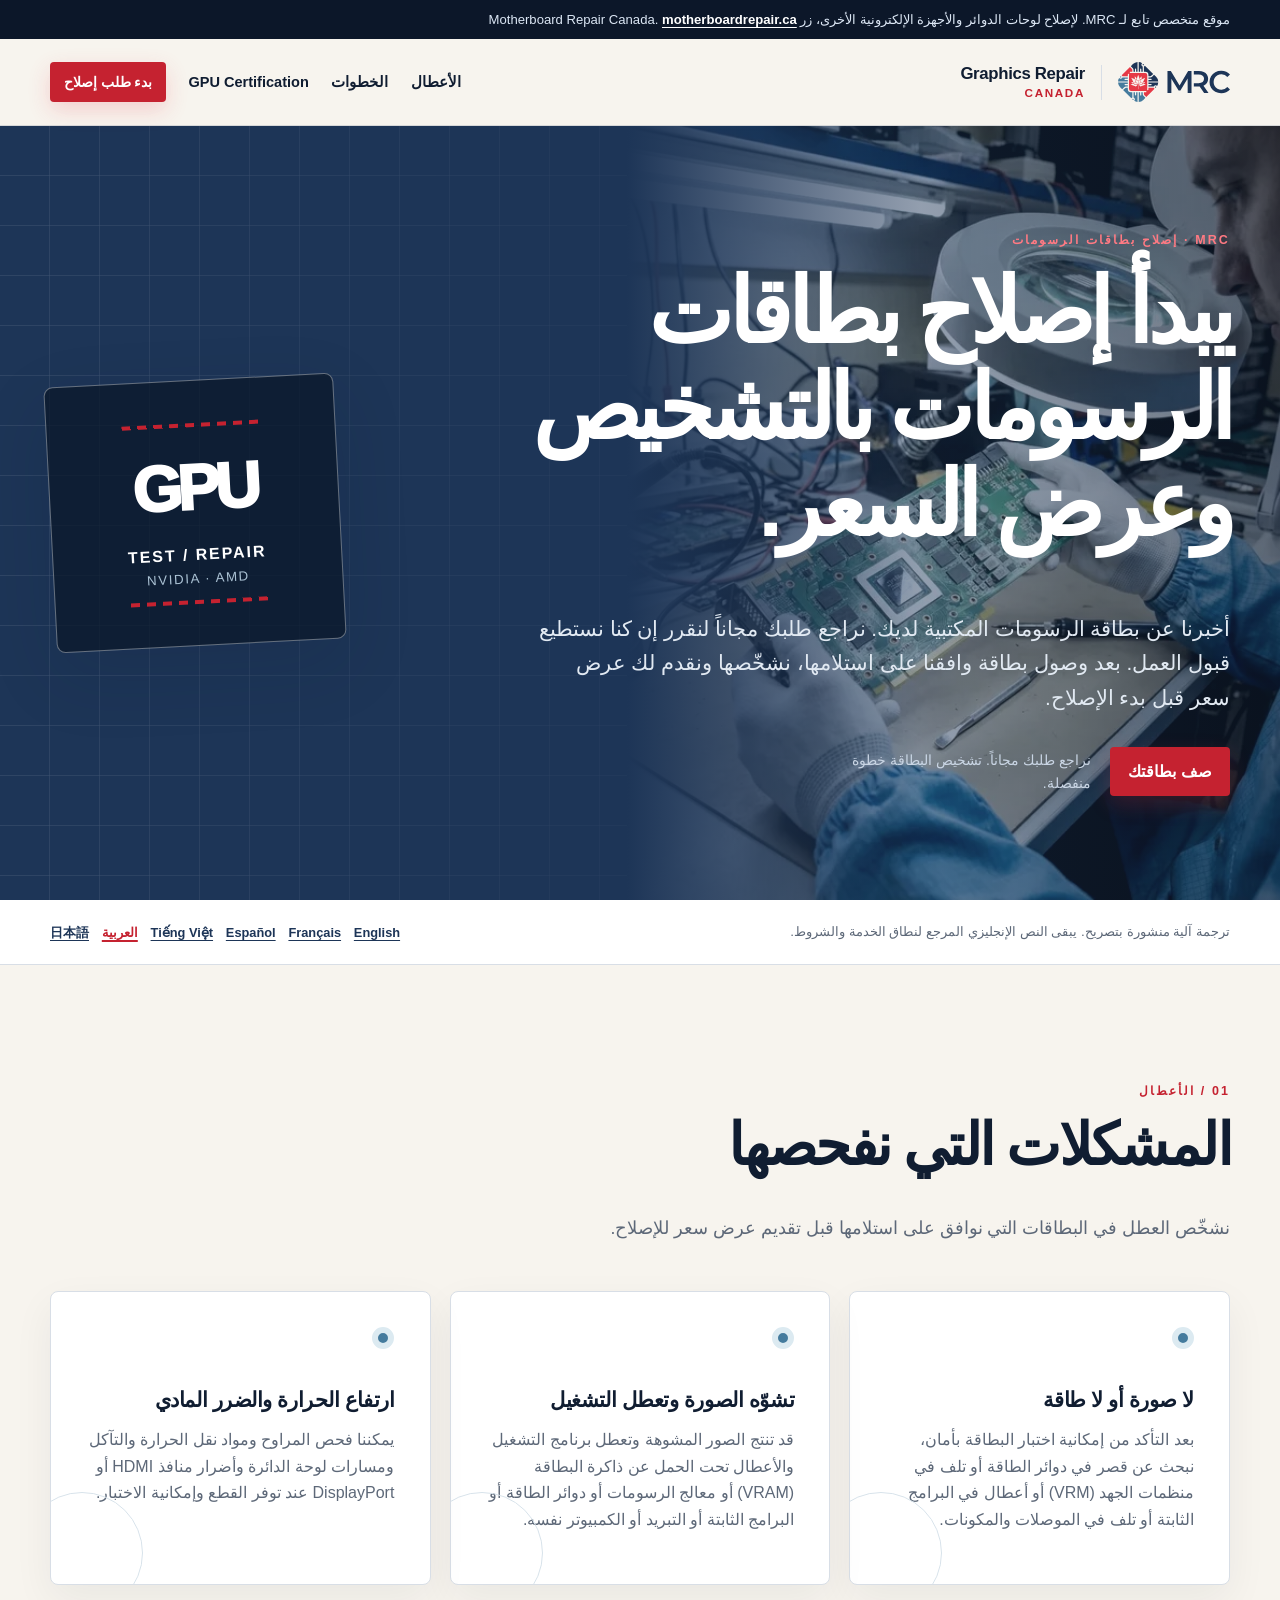
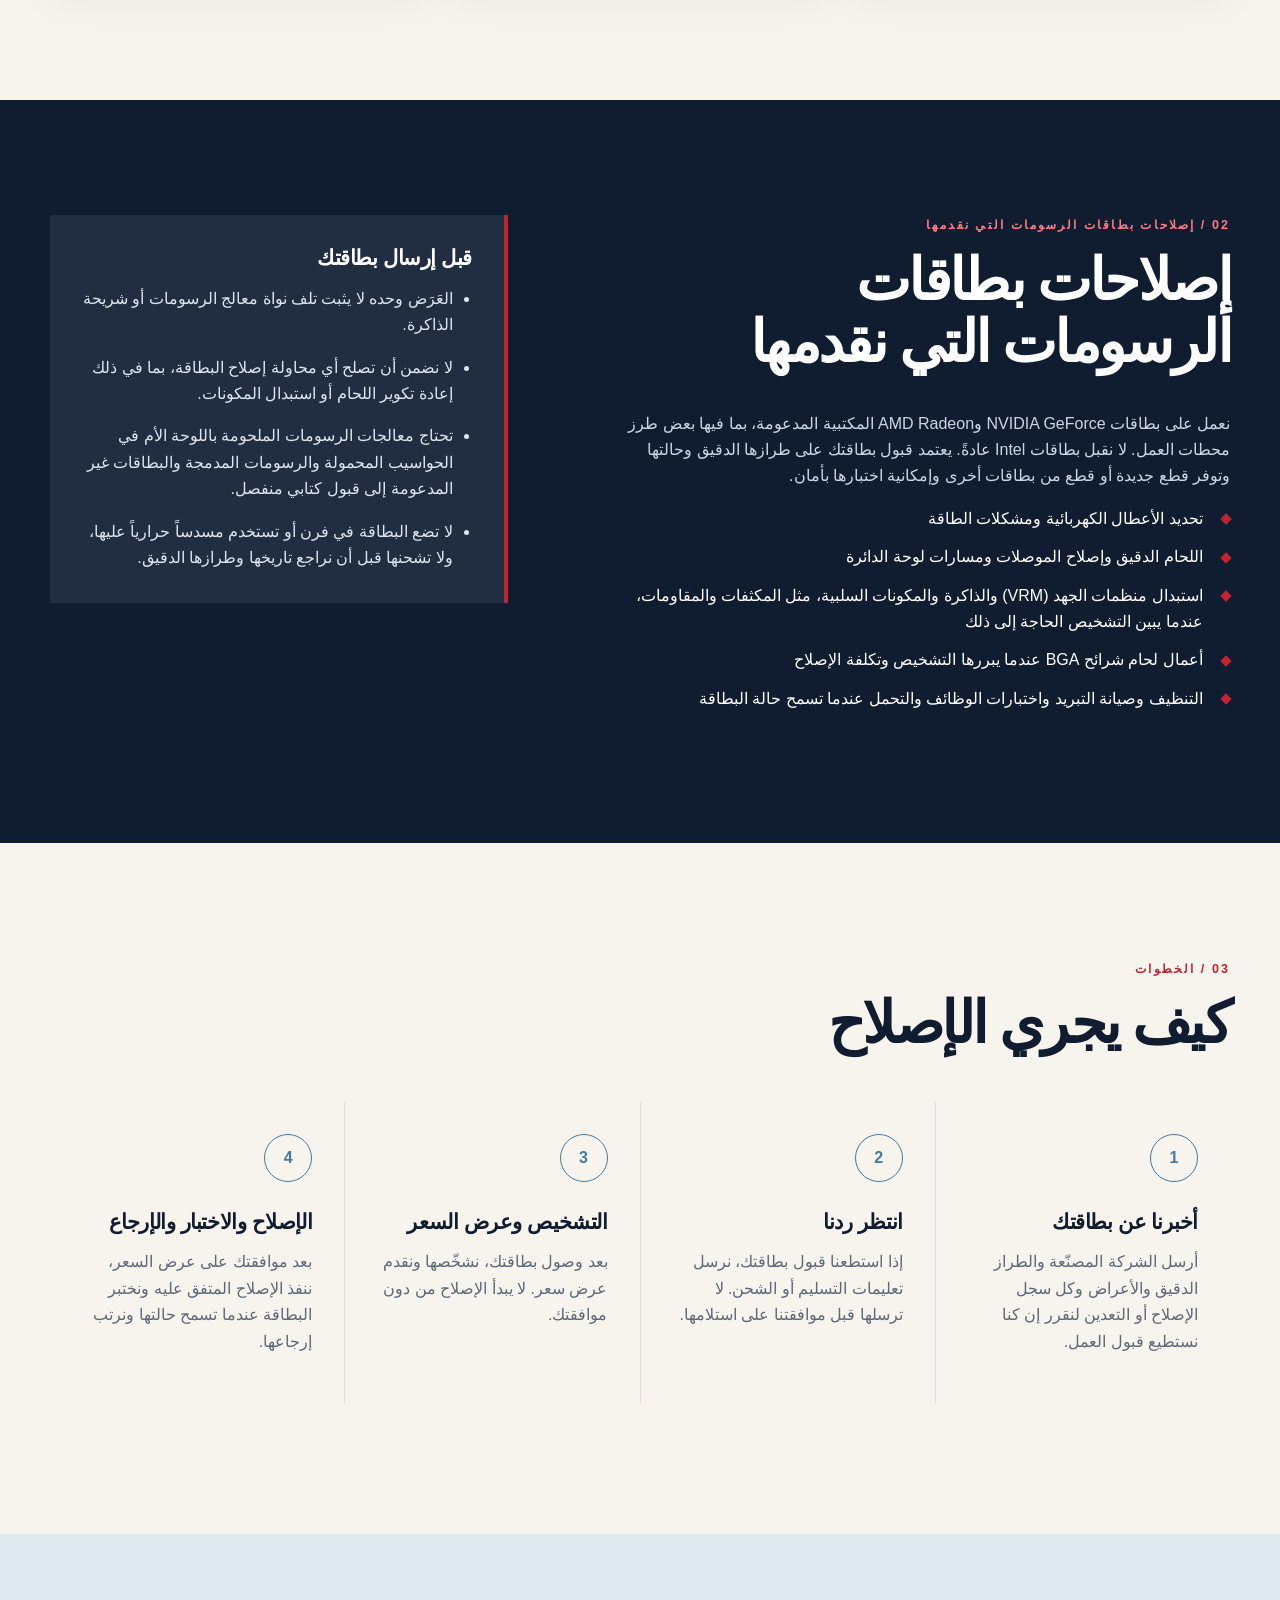
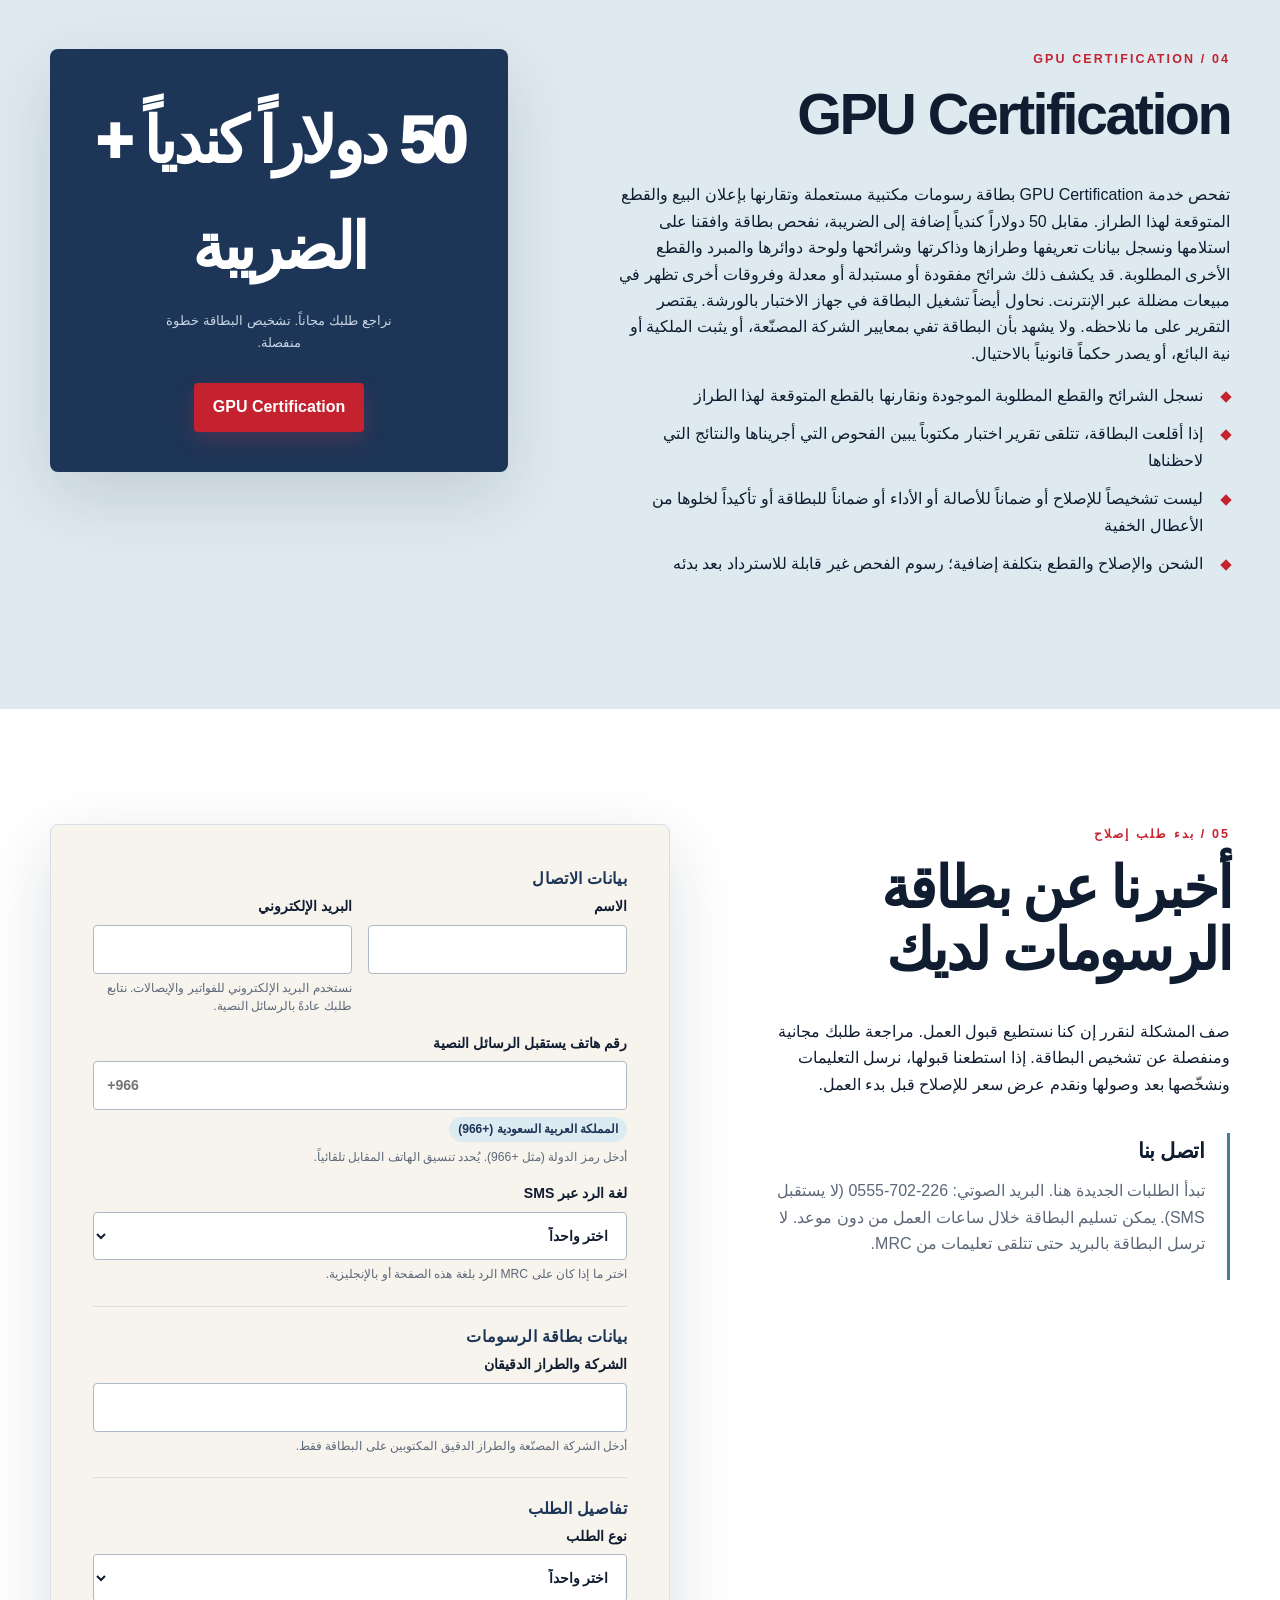
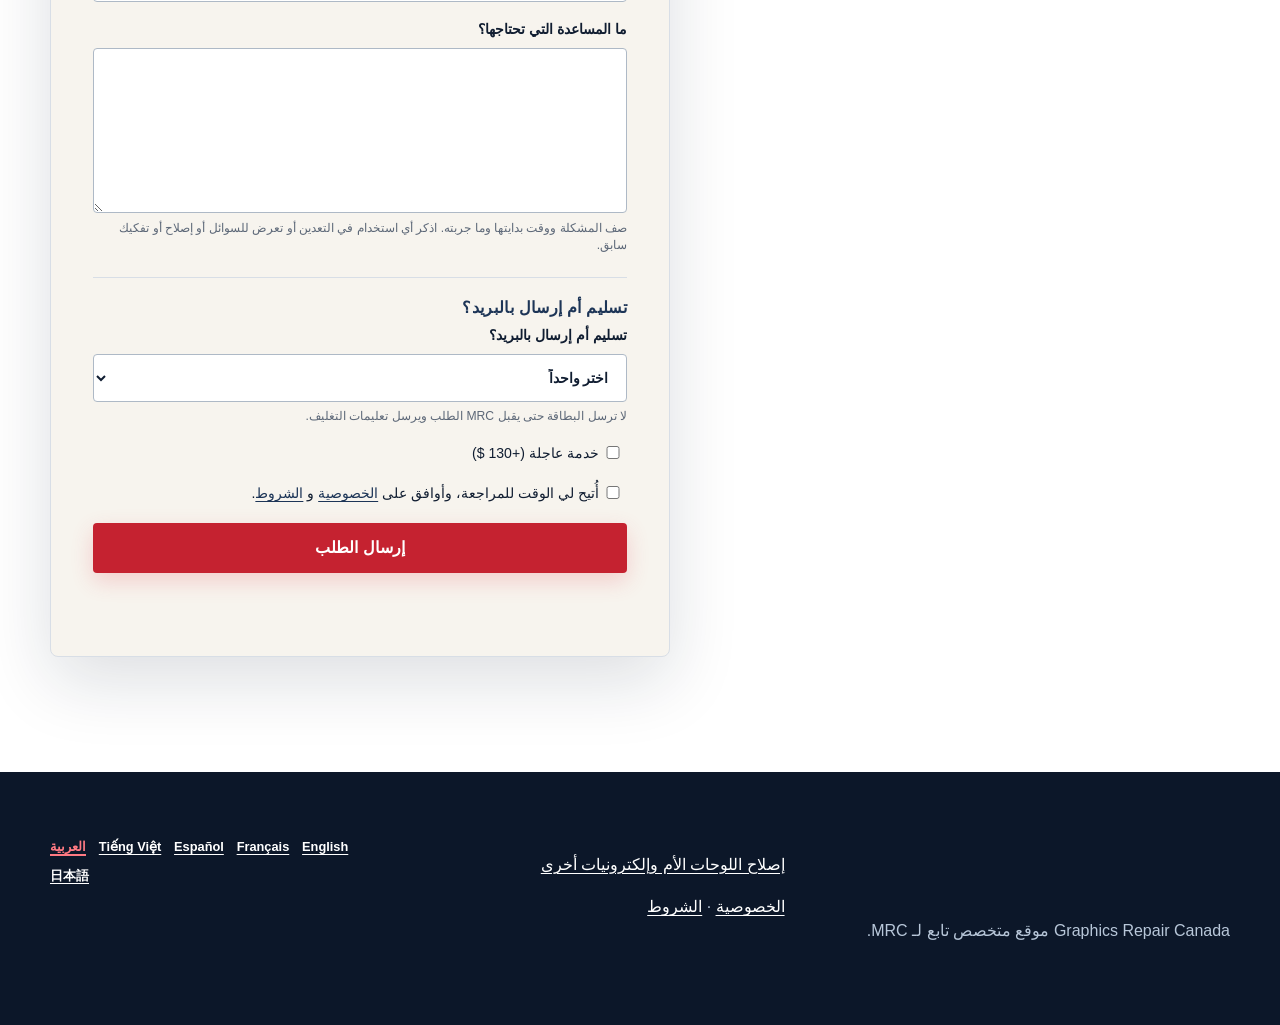
==== ar/index.html @ 84295c95 "GraphicsRepair source e211f9ae2e6085df8d97abdd69c5b68cc527f393" ====
<!DOCTYPE html>
<html lang="ar" dir="rtl">
<head>
  <meta charset="utf-8">
  <meta name="viewport" content="width=device-width, initial-scale=1">
  <meta name="description" content="تصلح MRC بطاقات الرسومات المكتبية ولوحات دوائرها، وتفحص البطاقات المستعملة. كندا سوقنا الرئيسي، ونراجع أيضاً طلبات الإصلاح بالبريد من خارج كندا.">
  <meta name="robots" content="index,follow,max-image-preview:large">
  <meta name="referrer" content="strict-origin-when-cross-origin">
  <meta http-equiv="Content-Security-Policy" content="default-src 'self'; img-src 'self' data:; style-src 'self'; script-src 'self' 'wasm-unsafe-eval' https://notomo.colinknapp.com/n.js https://notomo.colinknapp.com/n-rrweb.js; connect-src 'self' https://forms.motherboardrepair.ca https://notomo.colinknapp.com/collect https://notomo.colinknapp.com/replay https://notomo.colinknapp.com/n-config/graphicsrepair.ca https://notomo.colinknapp.com/n-config/graphicsrepair.com https://notomo.colinknapp.com/n-link/graphicsrepair.ca https://notomo.colinknapp.com/n-link/graphicsrepair.com; object-src 'none'; base-uri 'self'; form-action 'none'; upgrade-insecure-requests">
  <title>إصلاح بطاقات الرسومات ووحدات GPU في كندا | MRC</title>
  <link rel="canonical" href="https://graphicsrepair.ca/ar/">
  <link rel="alternate" hreflang="en-CA" href="https://graphicsrepair.ca/">
<link rel="alternate" hreflang="fr-CA" href="https://graphicsrepair.ca/fr/">
<link rel="alternate" hreflang="es-419" href="https://graphicsrepair.ca/es/">
<link rel="alternate" hreflang="vi-VN" href="https://graphicsrepair.ca/vi/">
<link rel="alternate" hreflang="ar" href="https://graphicsrepair.ca/ar/">
<link rel="alternate" hreflang="ja-JP" href="https://graphicsrepair.ca/ja/">
<link rel="alternate" hreflang="x-default" href="https://graphicsrepair.ca/">
  <meta property="og:type" content="website"><meta property="og:site_name" content="Graphics Repair Canada"><meta property="og:title" content="إصلاح بطاقات الرسومات ووحدات GPU في كندا | MRC"><meta property="og:description" content="تصلح MRC بطاقات الرسومات المكتبية ولوحات دوائرها، وتفحص البطاقات المستعملة. كندا سوقنا الرئيسي، ونراجع أيضاً طلبات الإصلاح بالبريد من خارج كندا."><meta property="og:url" content="https://graphicsrepair.ca/ar/"><meta property="og:image" content="https://graphicsrepair.ca/assets/gpu-repair.webp">
  <meta name="twitter:card" content="summary_large_image">
  <link rel="stylesheet" href="../assets/style.css">
  <link rel="icon" href="../assets/favicon.svg" type="image/svg+xml">
  <script type="application/ld+json">{"@context":"https://schema.org","@graph":[{"@type":"Organization","@id":"https://graphicsrepair.ca/#organization","name":"Graphics Repair Canada","alternateName":"MRC","url":"https://graphicsrepair.ca/","telephone":"+1-226-702-0555","logo":"https://graphicsrepair.ca/assets/mrc-logo.svg","sameAs":["https://motherboardrepair.ca/"]},{"@type":"Service","@id":"https://graphicsrepair.ca/ar/#service","name":"إصلاح بطاقات الرسومات ووحدات GPU في كندا | MRC","description":"تصلح MRC بطاقات الرسومات المكتبية ولوحات دوائرها، وتفحص البطاقات المستعملة. كندا سوقنا الرئيسي، ونراجع أيضاً طلبات الإصلاح بالبريد من خارج كندا.","provider":{"@id":"https://graphicsrepair.ca/#organization"},"areaServed":{"@type":"Country","name":"Canada"},"serviceType":"Board-level graphics card and GPU repair","offers":{"@type":"Offer","name":"GPU Certification","price":"50","priceCurrency":"CAD"}}]}</script>
  <script async src="/assets/notomo-loader.js" data-tracker-src="https://notomo.colinknapp.com/n.js" data-tracker-integrity="sha384-2pTtsurqO/Z0ssY0NXuxa4nndtscVtnZenYFchX4OvKlCMS+qy6YRRLFtiC2+ISo"></script>
  <script src="/contact-embed/loader.js" defer></script>
  <script src="/assets/site.js" defer></script>
</head>
<body data-locale="ar" data-default-country="SA">

    <a class="skip-link" href="#main">الانتقال إلى المحتوى</a>
    <div class="network-bar"><div class="shell">موقع متخصص تابع لـ MRC. لإصلاح لوحات الدوائر والأجهزة الإلكترونية الأخرى، زر Motherboard Repair Canada. <a href="https://motherboardrepair.ca/" rel="noopener">motherboardrepair.ca</a></div></div>
    <header class="site-header">
      <div class="shell header-row">
        <a class="brand" href="/ar/">
          <img src="../assets/mrc-logo.svg" width="182" height="66" alt="MRC">
          <span><strong>Graphics Repair</strong><small>Canada</small></span>
        </a>
        <button class="menu-button" type="button" aria-expanded="false" aria-controls="site-nav">القائمة</button>
        <nav id="site-nav" aria-label="التنقل الرئيسي">
          <a href="#faults">الأعطال</a>
          <a href="#process">الخطوات</a>
          <a href="#gpu-certification">GPU Certification</a>
          <a class="button button-small" href="#contact">بدء طلب إصلاح</a>
        </nav>
      </div>
    </header>
<main id="main">
  <section class="hero">
    <div class="hero-art" aria-hidden="true"><img src="../assets/gpu-repair-720.webp" srcset="../assets/gpu-repair-480.webp 480w, ../assets/gpu-repair-720.webp 720w" sizes="(max-width: 920px) 100vw, 51vw" width="720" height="720" alt="" fetchpriority="high" decoding="async"></div>
    <div class="shell hero-grid"><div class="hero-copy">
      <p class="eyebrow">MRC · إصلاح بطاقات الرسومات</p><h1>يبدأ إصلاح بطاقات الرسومات بالتشخيص وعرض السعر.</h1><p class="lede">أخبرنا عن بطاقة الرسومات المكتبية لديك. نراجع طلبك مجاناً لنقرر إن كنا نستطيع قبول العمل. بعد وصول بطاقة وافقنا على استلامها، نشخّصها ونقدم لك عرض سعر قبل بدء الإصلاح.</p>
      <div class="hero-actions"><a class="button" href="#contact">صف بطاقتك</a><span>نراجع طلبك مجاناً. تشخيص البطاقة خطوة منفصلة.</span></div>
    </div><div class="board-card" aria-hidden="true"><span>GPU</span><strong>TEST / REPAIR</strong><small>NVIDIA · AMD</small></div></div>
  </section>
  <div class="language-notice"><div class="shell"><span>ترجمة آلية منشورة بتصريح. يبقى النص الإنجليزي المرجع لنطاق الخدمة والشروط.</span><nav class="languages" aria-label="اختيار اللغة"><a href="/" lang="en-CA" data-language="en">English</a><a href="/fr/" lang="fr-CA" data-language="fr">Français</a><a href="/es/" lang="es-419" data-language="es">Español</a><a href="/vi/" lang="vi-VN" data-language="vi">Tiếng Việt</a><a href="/ar/" lang="ar" data-language="ar" aria-current="page">العربية</a><a href="/ja/" lang="ja-JP" data-language="ja">日本語</a></nav></div></div>
  <section class="section" id="faults"><div class="shell"><div class="section-heading"><p class="eyebrow">01 / الأعطال</p><h2>المشكلات التي نفحصها</h2><p>نشخّص العطل في البطاقات التي نوافق على استلامها قبل تقديم عرض سعر للإصلاح.</p></div><div class="fault-grid"><article class="fault-card"><span class="trace-dot" aria-hidden="true"></span><h3>لا صورة أو لا طاقة</h3><p>بعد التأكد من إمكانية اختبار البطاقة بأمان، نبحث عن قصر في دوائر الطاقة أو تلف في منظمات الجهد (VRM) أو أعطال في البرامج الثابتة أو تلف في الموصلات والمكونات.</p></article><article class="fault-card"><span class="trace-dot" aria-hidden="true"></span><h3>تشوّه الصورة وتعطل التشغيل</h3><p>قد تنتج الصور المشوهة وتعطل برنامج التشغيل والأعطال تحت الحمل عن ذاكرة البطاقة (VRAM) أو معالج الرسومات أو دوائر الطاقة أو البرامج الثابتة أو التبريد أو الكمبيوتر نفسه.</p></article><article class="fault-card"><span class="trace-dot" aria-hidden="true"></span><h3>ارتفاع الحرارة والضرر المادي</h3><p>يمكننا فحص المراوح ومواد نقل الحرارة والتآكل ومسارات لوحة الدائرة وأضرار منافذ HDMI أو DisplayPort عند توفر القطع وإمكانية الاختبار.</p></article></div></div></section>
  <section class="section section-dark"><div class="shell split"><div><p class="eyebrow">02 / إصلاحات بطاقات الرسومات التي نقدمها</p><h2>إصلاحات بطاقات الرسومات التي نقدمها</h2><p>نعمل على بطاقات NVIDIA GeForce وAMD Radeon المكتبية المدعومة، بما فيها بعض طرز محطات العمل. لا نقبل بطاقات Intel عادةً. يعتمد قبول بطاقتك على طرازها الدقيق وحالتها وتوفر قطع جديدة أو قطع من بطاقات أخرى وإمكانية اختبارها بأمان.</p><ul class="check-list"><li>تحديد الأعطال الكهربائية ومشكلات الطاقة</li><li>اللحام الدقيق وإصلاح الموصلات ومسارات لوحة الدائرة</li><li>استبدال منظمات الجهد (VRM) والذاكرة والمكونات السلبية، مثل المكثفات والمقاومات، عندما يبين التشخيص الحاجة إلى ذلك</li><li>أعمال لحام شرائح BGA عندما يبررها التشخيص وتكلفة الإصلاح</li><li>التنظيف وصيانة التبريد واختبارات الوظائف والتحمل عندما تسمح حالة البطاقة</li></ul></div><div class="limit-card"><h3>قبل إرسال بطاقتك</h3><ul><li>العَرَض وحده لا يثبت تلف نواة معالج الرسومات أو شريحة الذاكرة.</li><li>لا نضمن أن تصلح أي محاولة إصلاح البطاقة، بما في ذلك إعادة تكوير اللحام أو استبدال المكونات.</li><li>تحتاج معالجات الرسومات الملحومة باللوحة الأم في الحواسيب المحمولة والرسومات المدمجة والبطاقات غير المدعومة إلى قبول كتابي منفصل.</li><li>لا تضع البطاقة في فرن أو تستخدم مسدساً حرارياً عليها، ولا تشحنها قبل أن نراجع تاريخها وطرازها الدقيق.</li></ul></div></div></section>
  <section class="section" id="process"><div class="shell"><div class="section-heading"><p class="eyebrow">03 / الخطوات</p><h2>كيف يجري الإصلاح</h2></div><ol class="steps"><li><span>1</span><div><h3>أخبرنا عن بطاقتك</h3><p>أرسل الشركة المصنّعة والطراز الدقيق والأعراض وكل سجل الإصلاح أو التعدين لنقرر إن كنا نستطيع قبول العمل.</p></div></li><li><span>2</span><div><h3>انتظر ردنا</h3><p>إذا استطعنا قبول بطاقتك، نرسل تعليمات التسليم أو الشحن. لا ترسلها قبل موافقتنا على استلامها.</p></div></li><li><span>3</span><div><h3>التشخيص وعرض السعر</h3><p>بعد وصول بطاقتك، نشخّصها ونقدم عرض سعر. لا يبدأ الإصلاح من دون موافقتك.</p></div></li><li><span>4</span><div><h3>الإصلاح والاختبار والإرجاع</h3><p>بعد موافقتك على عرض السعر، ننفذ الإصلاح المتفق عليه ونختبر البطاقة عندما تسمح حالتها ونرتب إرجاعها.</p></div></li></ol></div></section>
  <section class="section verification" id="gpu-certification"><div class="shell split"><div><p class="eyebrow">04 / GPU Certification</p><h2>GPU Certification</h2><p>تفحص خدمة GPU Certification بطاقة رسومات مكتبية مستعملة وتقارنها بإعلان البيع والقطع المتوقعة لهذا الطراز. مقابل 50 دولاراً كندياً إضافة إلى الضريبة، نفحص بطاقة وافقنا على استلامها ونسجل بيانات تعريفها وطرازها وذاكرتها وشرائحها ولوحة دوائرها والمبرد والقطع الأخرى المطلوبة. قد يكشف ذلك شرائح مفقودة أو مستبدلة أو معدلة وفروقات أخرى تظهر في مبيعات مضللة عبر الإنترنت. نحاول أيضاً تشغيل البطاقة في جهاز الاختبار بالورشة. يقتصر التقرير على ما نلاحظه. ولا يشهد بأن البطاقة تفي بمعايير الشركة المصنّعة، أو يثبت الملكية أو نية البائع، أو يصدر حكماً قانونياً بالاحتيال.</p><ul class="check-list"><li>نسجل الشرائح والقطع المطلوبة الموجودة ونقارنها بالقطع المتوقعة لهذا الطراز</li><li>إذا أقلعت البطاقة، تتلقى تقرير اختبار مكتوباً يبين الفحوص التي أجريناها والنتائج التي لاحظناها</li><li>ليست تشخيصاً للإصلاح أو ضماناً للأصالة أو الأداء أو ضماناً للبطاقة أو تأكيداً لخلوها من الأعطال الخفية</li><li>الشحن والإصلاح والقطع بتكلفة إضافية؛ رسوم الفحص غير قابلة للاسترداد بعد بدئه</li></ul></div><div class="price-card"><span>50 دولاراً كندياً + الضريبة</span><small>نراجع طلبك مجاناً. تشخيص البطاقة خطوة منفصلة.</small><a class="button" href="#contact">GPU Certification</a></div></div></section>
  <section class="section contact-section" id="contact"><div class="shell contact-grid"><div><p class="eyebrow">05 / بدء طلب إصلاح</p><h2>أخبرنا عن بطاقة الرسومات لديك</h2><p>صف المشكلة لنقرر إن كنا نستطيع قبول العمل. مراجعة طلبك مجانية ومنفصلة عن تشخيص البطاقة. إذا استطعنا قبولها، نرسل التعليمات ونشخّصها بعد وصولها ونقدم عرض سعر للإصلاح قبل بدء العمل.</p><div class="reply-card"><h3>اتصل بنا</h3><p>تبدأ الطلبات الجديدة هنا. البريد الصوتي: 226-702-0555 (لا يستقبل SMS). يمكن تسليم البطاقة خلال ساعات العمل من دون موعد. لا ترسل البطاقة بالبريد حتى تتلقى تعليمات من MRC.</p></div></div>
    <form id="repair-form" class="repair-form" novalidate data-sending="جارٍ الإرسال…" data-success="تم إرسال الطلب." data-error="تعذر الإرسال. راجع الحقول وحاول مجدداً.">
      <input type="hidden" name="form_id" value="graphics_card_repair_quote"><input type="hidden" name="start_time" value="">
      <fieldset><legend>بيانات الاتصال</legend>
        <div class="form-row"><label>الاسم<input name="name" type="text" autocomplete="name" maxlength="100" required></label><label>البريد الإلكتروني<input name="email" type="email" autocomplete="email" maxlength="254" aria-describedby="email-hint" required><small id="email-hint" class="form-hint">نستخدم البريد الإلكتروني للفواتير والإيصالات. نتابع طلبك عادةً بالرسائل النصية.</small></label></div>
        <label>رقم هاتف يستقبل الرسائل النصية<input name="phone" id="phone" type="tel" autocomplete="tel" inputmode="tel" maxlength="30" aria-describedby="phone-validation-profile phone-hint" data-error="أدخل رقماً صالحاً يستقبل الرسائل النصية ويطابق تنسيق الهاتف المعروض." required><span id="phone-validation-profile" class="phone-detection" data-international-label="رقم دولي" aria-live="polite"></span><small id="phone-hint" class="form-hint">أدخل رمز الدولة (مثل +966). يُحدد تنسيق الهاتف المقابل تلقائياً.</small></label>
        <label>لغة الرد عبر SMS<select name="english_support_preference" required aria-describedby="reply-language-hint"><option value="">اختر واحداً</option><option value="no">الرد بالعربية</option><option value="yes">الرد بالإنجليزية</option></select><small id="reply-language-hint" class="form-hint">اختر ما إذا كان على MRC الرد بلغة هذه الصفحة أو بالإنجليزية.</small></label>
      </fieldset>
      <fieldset><legend>بيانات بطاقة الرسومات</legend>
        <label>الشركة والطراز الدقيقان<input name="model" type="text" maxlength="160" required aria-describedby="model-hint"><small id="model-hint" class="form-hint">أدخل الشركة المصنّعة والطراز الدقيق المكتوبين على البطاقة فقط.</small></label>
      </fieldset>
      <fieldset><legend>تفاصيل الطلب</legend>
        <label>نوع الطلب<select name="request_type" required><option value="">اختر واحداً</option><option value="repair">طلب إصلاح</option><option value="verification">GPU Certification (50 CAD + الضريبة)</option></select></label>
        <label>ما المساعدة التي تحتاجها؟<textarea name="message" rows="6" minlength="20" maxlength="900" required aria-describedby="request-hint"></textarea><small id="request-hint" class="form-hint">صف المشكلة ووقت بدايتها وما جربته. اذكر أي استخدام في التعدين أو تعرض للسوائل أو إصلاح أو تفكيك سابق.</small></label>
      </fieldset>
      <fieldset><legend>تسليم أم إرسال بالبريد؟</legend>
        <label>تسليم أم إرسال بالبريد؟<select name="service_type" id="service_type" required aria-describedby="intake-hint"><option value="">اختر واحداً</option><option value="In-Person">التسليم خلال ساعات العمل (من دون موعد)</option><option value="Mail-In">الإرسال بعد أن يقدم MRC التعليمات</option></select><small id="intake-hint" class="form-hint">لا ترسل البطاقة حتى يقبل MRC الطلب ويرسل تعليمات التغليف.</small></label>
        <label class="consent"><input name="rush_service" type="checkbox" value="yes"><span>خدمة عاجلة (+130 $)</span></label>
        <div id="mailing-fields" class="conditional-fields" hidden>
          <label>الدولة التي توجد فيها البطاقة والتي ستُعاد إليها<select name="return_country" id="return_country" autocomplete="country-name" aria-describedby="country-hint" disabled><option value="">اختر الدولة</option><option value="CA">كندا</option><option value="FR">فرنسا</option><option value="ES">إسبانيا</option><option value="MX">المكسيك</option><option value="CO">كولومبيا</option><option value="VN">فيتنام</option><option value="JP">اليابان</option><option value="SA">المملكة العربية السعودية</option><option value="EG">مصر</option><option value="MA">المغرب</option><option value="OTHER">دولة أخرى</option></select><small id="country-hint" class="form-hint">نستخدم هذه المعلومة للتحقق من وسطاء الجمارك وخدمات الشحن المتاحة.</small></label>
          <label>المقاطعة أو الولاية أو المنطقة<input name="province" type="text" maxlength="100" autocomplete="address-level1" disabled></label>
          <label>عنوان الإرجاع البريدي<textarea name="mailing_address" rows="3" maxlength="300" autocomplete="street-address" aria-describedby="address-hint" disabled></textarea><small id="address-hint" class="form-hint">مطلوب للطلبات البريدية ويُستخدم فقط لتنسيق الإرجاع داخل كندا أو دولياً.</small></label>
          <label>رقم الوحدة أو الشقة (اختياري)<input name="unit_number" type="text" maxlength="30" autocomplete="address-line2" disabled></label>
          <div id="international-mailing-fields" class="conditional-fields conditional-fields-nested" role="group" aria-labelledby="international-title" hidden>
            <div><strong id="international-title">تفاصيل الإرسال الدولي</strong><p class="form-hint">تساعدنا هذه المعلومات في التحقق من خيارات الجمارك والشحن. لا ترسل البطاقة بعد.</p></div>
            <label class="consent"><input name="ownership_confirmed" type="checkbox" value="confirmed" disabled><span>أملك هذه البطاقة أو لدي تفويض من مالكها لإرسالها للإصلاح.</span></label>
            <label class="consent"><input name="international_shipping_ack" type="checkbox" value="accepted" disabled><span>سأنتظر حتى توافق MRC على استلام بطاقتي وترسل تعليمات وسيط الجمارك والناقل وتكاليف الإرجاع الخاصة بطلبي. أتحمل مسؤولية الشحن والجمارك والرسوم والضرائب والوساطة والتأمين وتكاليف الإرجاع.</span></label>
          </div>
        </div>
      </fieldset>
      <div class="auxiliary-field" inert><label>Website<input name="website" type="text" tabindex="-1" autocomplete="off"></label></div>
      <label class="consent"><input name="accept_terms" type="checkbox" required><span>أُتيح لي الوقت للمراجعة، وأوافق على <a href="/privacy/" target="_blank" rel="noopener">الخصوصية</a> و <a href="/terms/" target="_blank" rel="noopener">الشروط</a>.</span></label>
      <button class="button" type="submit">إرسال الطلب</button><p id="form-status" class="form-status" role="status" aria-live="polite"></p>
    </form>
  </div></section>
</main>

    <footer class="site-footer">
      <div class="shell footer-grid">
        <div><img src="../assets/mrc-logo-white.svg" width="158" height="57" alt="MRC" loading="lazy" decoding="async"><p>Graphics Repair Canada موقع متخصص تابع لـ MRC.</p></div>
        <div><p><a href="https://motherboardrepair.ca/" rel="noopener">إصلاح اللوحات الأم وإلكترونيات أخرى</a></p><p><a href="/privacy/">الخصوصية</a> · <a href="/terms/">الشروط</a></p></div>
        <nav class="languages" aria-label="لغات تذييل الصفحة"><a href="/" lang="en-CA" data-language="en">English</a><a href="/fr/" lang="fr-CA" data-language="fr">Français</a><a href="/es/" lang="es-419" data-language="es">Español</a><a href="/vi/" lang="vi-VN" data-language="vi">Tiếng Việt</a><a href="/ar/" lang="ar" data-language="ar" aria-current="page">العربية</a><a href="/ja/" lang="ja-JP" data-language="ja">日本語</a></nav>
      </div>
    </footer>
    <div class="repair-prompt" data-repair-prompt hidden>
      <a class="repair-prompt__open" href="/ar/#contact" data-repair-open>بدء طلب إصلاح</a>
      <button class="repair-prompt__dismiss" type="button" data-repair-dismiss aria-label="إغلاق دعوة الإصلاح">&times;</button>
    </div>
</body></html>
---- assets/style.css ----
:root {
  --ink: #101d31;
  --navy: #1d3557;
  --blue: #457b9d;
  --red: #c52230;
  --red-on-dark: #ff7a83;
  --paper: #f7f4ee;
  --white: #fff;
  --muted: #5d6878;
  --line: #d8dee6;
  --shadow: 0 24px 70px rgba(16, 29, 49, .14);
  color-scheme: light;
  font-family: Inter, ui-sans-serif, -apple-system, BlinkMacSystemFont, "Segoe UI", sans-serif;
  font-size: 16px;
}

* { box-sizing: border-box; }
html { scroll-behavior: smooth; }
body { margin: 0; color: var(--ink); background: var(--paper); line-height: 1.65; }
img { max-width: 100%; height: auto; }
a { color: var(--navy); text-underline-offset: .2em; }
a:hover { color: var(--red); }
button, input, select, textarea { font: inherit; }
.shell { width: min(1180px, calc(100% - 40px)); margin-inline: auto; }
.skip-link { position: fixed; inset-inline-start: 1rem; top: -5rem; z-index: 100; padding: .7rem 1rem; color: white; background: var(--red); }
.skip-link:focus { top: 1rem; }

.network-bar { color: #dce7f5; background: #0c1729; font-size: .82rem; }
.network-bar .shell { padding-block: .55rem; }
.network-bar a { color: white; font-weight: 700; }
.site-header { position: sticky; top: 0; z-index: 50; background: rgba(247, 244, 238, .94); border-bottom: 1px solid rgba(29, 53, 87, .15); backdrop-filter: blur(16px); }
#faults, #process, #gpu-certification, #contact { scroll-margin-block-start: 7rem; }
.header-row { min-height: 86px; display: flex; align-items: center; justify-content: space-between; gap: 1.5rem; }
.brand { display: flex; align-items: center; gap: 1rem; color: var(--ink); text-decoration: none; }
.brand img { width: 112px; }
.brand span { display: grid; border-inline-start: 1px solid var(--line); padding-inline-start: 1rem; line-height: 1.05; }
.brand strong { font-size: 1.05rem; letter-spacing: -.02em; }
.brand small { margin-top: .3rem; color: var(--red); font-size: .73rem; font-weight: 800; letter-spacing: .14em; text-transform: uppercase; }
#site-nav { display: flex; align-items: center; gap: 1.4rem; }
#site-nav > a:not(.button) { color: var(--ink); font-size: .91rem; font-weight: 750; text-decoration: none; }
.menu-button { display: none; }
.button { display: inline-flex; min-height: 48px; align-items: center; justify-content: center; border: 0; border-radius: 4px; padding: .72rem 1.15rem; color: white; background: var(--red); box-shadow: 0 8px 22px rgba(230, 57, 70, .2); font-weight: 850; text-decoration: none; cursor: pointer; }
.button:hover { color: white; background: #a91b28; }
.button-small { min-height: 40px; padding: .5rem .85rem; font-size: .88rem; }

.hero { position: relative; overflow: hidden; color: white; background: var(--navy); }
.hero::before { content: ""; position: absolute; inset: 0; opacity: .16; background-image: linear-gradient(90deg, transparent 49px, #fff 50px), linear-gradient(transparent 49px, #fff 50px); background-size: 50px 50px; mask-image: linear-gradient(90deg, black, transparent 66%); }
.hero-art { position: absolute; inset: 0 0 0 49%; }
.hero-art::after { content: ""; position: absolute; inset: 0; background: linear-gradient(90deg, var(--navy), rgba(29,53,87,.48) 45%, rgba(16,29,49,.62)); }
.hero-art img { width: 100%; height: 100%; object-fit: cover; filter: saturate(.72) contrast(1.08); }
.hero-grid { position: relative; min-height: 630px; display: grid; grid-template-columns: minmax(0, 1.3fr) minmax(260px, .7fr); align-items: center; gap: 6rem; padding-block: 6.5rem; }
.hero-copy { max-width: 720px; }
.eyebrow { margin: 0 0 .8rem; color: var(--red); font-size: .78rem; font-weight: 900; letter-spacing: .17em; text-transform: uppercase; }
h1, h2, h3 { margin: 0 0 .65em; line-height: 1.08; text-wrap: balance; }
h1 { max-width: 870px; font-size: clamp(3rem, 7vw, 6.25rem); letter-spacing: -.06em; }
h2 { font-size: clamp(2.2rem, 4.5vw, 4.4rem); letter-spacing: -.045em; }
h3 { font-size: 1.3rem; letter-spacing: -.02em; }
.lede { font-size: clamp(1.05rem, 1.7vw, 1.3rem); }
.hero .lede { max-width: 700px; color: #e1e9f2; }
.hero .eyebrow, .section-dark .eyebrow { color: var(--red-on-dark); }
.hero-actions { display: flex; align-items: center; gap: 1.2rem; margin-top: 2rem; }
.hero-actions span { max-width: 280px; color: #c9d5e4; font-size: .87rem; }
.board-card { justify-self: end; width: min(100%, 290px); min-height: 215px; display: grid; place-content: center; transform: rotate(3deg); border: 1px solid rgba(255,255,255,.36); border-radius: 9px; padding: 2rem; background: rgba(10, 23, 41, .74); box-shadow: var(--shadow); text-align: center; }
.board-card::before, .board-card::after { content: ""; display: block; height: 4px; margin-block: .6rem; background: repeating-linear-gradient(90deg, var(--red) 0 9px, transparent 9px 16px); }
.board-card span { font-size: 4rem; font-weight: 950; letter-spacing: -.08em; }
.board-card strong, .board-card small { display: block; letter-spacing: .12em; }
.board-card small { color: #abc2d4; }

.language-notice { border-bottom: 1px solid var(--line); background: white; }
.language-notice .shell { min-height: 64px; display: flex; align-items: center; justify-content: space-between; gap: 1rem; padding-block: .7rem; }
.language-notice span { color: var(--muted); font-size: .84rem; }
.languages { display: flex; flex-wrap: wrap; gap: .5rem .8rem; }
.languages a { font-size: .8rem; font-weight: 750; }
.languages a[aria-current="page"] { color: var(--red); text-decoration-thickness: 2px; }

.section { padding-block: clamp(5rem, 9vw, 8.5rem); }
.section-heading { max-width: 760px; margin-bottom: 3rem; }
.section-heading > p:last-child { color: var(--muted); font-size: 1.1rem; }
.fault-grid { display: grid; grid-template-columns: repeat(3, 1fr); gap: 1.2rem; }
.fault-card { position: relative; min-height: 270px; overflow: hidden; border: 1px solid var(--line); border-radius: 8px; padding: 2.2rem; background: white; box-shadow: 0 15px 40px rgba(16,29,49,.06); }
.fault-card::after { content: ""; position: absolute; inset-inline-end: -30px; bottom: -30px; width: 120px; height: 120px; border: 1px solid #d8e3eb; border-radius: 50%; }
.trace-dot { display: block; width: 22px; height: 22px; margin-bottom: 2.5rem; border: 6px solid #dceaf1; border-radius: 50%; background: var(--blue); }
.fault-card p { color: var(--muted); }
.section-dark { color: white; background: #101d31; }
.section-dark p { color: #cbd6e5; }
.split { display: grid; grid-template-columns: minmax(0, 1.15fr) minmax(320px, .85fr); align-items: start; gap: clamp(3rem, 8vw, 8rem); }
.check-list { padding: 0; list-style: none; }
.check-list li { position: relative; margin-block: .75rem; padding-inline-start: 1.7rem; }
.check-list li::before { content: ""; position: absolute; inset-inline-start: 0; top: .6em; width: 8px; height: 8px; transform: rotate(45deg); background: var(--red); }
.limit-card { border-inline-start: 4px solid var(--red); padding: 2rem 2rem 1rem; background: rgba(255,255,255,.07); }
.limit-card ul { padding-inline-start: 1.2rem; }
.limit-card li { margin-bottom: 1rem; color: #dce5f0; }
.steps { display: grid; grid-template-columns: repeat(4, 1fr); gap: 1px; padding: 0; background: var(--line); list-style: none; }
.steps li { min-height: 290px; display: flex; flex-direction: column; gap: 1.8rem; padding: 2rem; background: var(--paper); }
.steps li > span { width: 48px; height: 48px; display: grid; place-items: center; border: 1px solid var(--blue); border-radius: 50%; color: var(--blue); font-weight: 900; }
.steps p { color: var(--muted); }
.verification { background: #dfeaf0; }
.price-card { min-height: 330px; display: flex; flex-direction: column; align-items: center; justify-content: center; border-radius: 8px; padding: 2.5rem; color: white; background: var(--navy); box-shadow: var(--shadow); text-align: center; }
.price-card > span { font-size: clamp(2.2rem, 5vw, 4rem); font-weight: 950; letter-spacing: -.06em; }
.price-card small { max-width: 260px; margin: .6rem 0 1.8rem; color: #c8d6e5; }
.contact-section { background: white; }
.contact-grid { display: grid; grid-template-columns: minmax(0, .85fr) minmax(420px, 1.15fr); gap: clamp(3rem, 8vw, 7rem); align-items: start; }
.reply-card { margin-top: 2.2rem; border-inline-start: 3px solid var(--blue); padding: .4rem 0 .4rem 1.4rem; }
.reply-card p { color: var(--muted); }
.repair-form { display: grid; gap: 1.1rem; border: 1px solid var(--line); border-radius: 8px; padding: clamp(1.4rem, 4vw, 2.6rem); background: var(--paper); box-shadow: var(--shadow); }
.repair-form fieldset { display: grid; gap: 1rem; min-width: 0; margin: 0; padding: 0 0 1.35rem; border: 0; border-bottom: 1px solid var(--line); }
.repair-form fieldset:last-of-type { padding-bottom: 0; border-bottom: 0; }
.repair-form legend { width: 100%; margin: 0 0 .15rem; padding: 0; color: var(--navy); font-size: 1rem; font-weight: 900; letter-spacing: .02em; }
.form-row { display: grid; grid-template-columns: 1fr 1fr; align-items: start; gap: 1rem; }
.repair-form label { display: grid; align-content: start; gap: .4rem; font-size: .88rem; font-weight: 800; }
.repair-form input, .repair-form select, .repair-form textarea { width: 100%; border: 1px solid #aeb9c6; border-radius: 4px; padding: .75rem .85rem; color: var(--ink); background: white; }
.repair-form input:not([type="checkbox"]), .repair-form select { min-height: 48px; }
.repair-form textarea { resize: vertical; }
.repair-form input:focus, .repair-form select:focus, .repair-form textarea:focus { outline: 3px solid rgba(69, 123, 157, .24); border-color: var(--blue); }
.repair-form [aria-invalid="true"] { border-color: var(--red); }
.form-hint { color: var(--muted); font-size: .76rem; font-weight: 500; line-height: 1.45; }
.phone-detection { width: fit-content; border-radius: 999px; padding: .18rem .55rem; color: var(--navy); background: #dceaf1; font-size: .75rem; font-weight: 800; }
.conditional-fields { display: grid; gap: 1rem; padding: 1rem; border-inline-start: 3px solid var(--blue); background: rgba(69, 123, 157, .07); }
.conditional-fields[hidden] { display: none; }
.conditional-fields-nested { border: 1px solid var(--line); border-inline-start: 3px solid var(--red); border-radius: 4px; background: white; }
.conditional-fields-nested p { margin: .25rem 0 0; }
.consent { grid-template-columns: 22px 1fr !important; align-items: start; font-weight: 500 !important; }
.consent input { margin-top: .25rem; }
.auxiliary-field { position: absolute !important; inset-inline-start: -10000px; width: 1px; height: 1px; overflow: hidden; }
.form-status { min-height: 1.5rem; margin: 0; font-weight: 800; }
.form-status.success { color: #167044; }
.form-status.error { color: #b11725; }

.legal { padding-block: 6rem 8rem; background: white; }
.legal-copy { max-width: 850px; }
.legal-copy h1 { color: var(--navy); font-size: clamp(3rem, 7vw, 5rem); }
.legal-copy h2 { margin-top: 2.2rem; font-size: 1.65rem; letter-spacing: -.02em; }
.legal-copy p { color: #384456; }
.site-footer { padding-block: 4rem; color: #d8e1ec; background: #0c1729; }
.site-footer a { color: white; }
.site-footer img { width: 160px; }
.footer-grid { display: grid; grid-template-columns: 1.1fr 1fr .9fr; gap: 3rem; align-items: start; }
.site-footer p { color: #b8c7d9; }
.site-footer .languages { justify-content: flex-end; }
.site-footer .languages a[aria-current="page"] { color: var(--red-on-dark); }
.repair-prompt { position: fixed; inset-inline-start: 50%; bottom: calc(1rem + env(safe-area-inset-bottom, 0px)); z-index: 60; display: flex; align-items: center; gap: 3px; padding: 3px; border-radius: 999px; background: linear-gradient(90deg, var(--navy), #58b8ff, #f5ca5c, var(--navy)); background-size: 300% 100%; box-shadow: 0 10px 30px rgba(0,34,64,.28); opacity: 0; transform: translate(-50%, calc(100% + 2rem)); transition: opacity 220ms ease, transform 220ms ease; animation: repair-prompt-shimmer 5s linear infinite; }
.repair-prompt.is-visible { opacity: 1; transform: translate(-50%, 0); }
.repair-prompt__open, .repair-prompt__dismiss { min-height: 44px; border: 0; color: white; background: #073f70; cursor: pointer; }
.repair-prompt__open { display: inline-flex; align-items: center; border-radius: 999px 0 0 999px; padding: .65rem 1.15rem; font-weight: 850; text-decoration: none; }
.repair-prompt__open:hover { color: white; background: var(--navy); }
.repair-prompt__dismiss { width: 44px; border-radius: 0 999px 999px 0; font-size: 1.4rem; line-height: 1; }
.repair-prompt a:focus-visible, .repair-prompt button:focus-visible { outline: 3px solid #f5ca5c; outline-offset: 3px; }
@keyframes repair-prompt-shimmer { to { background-position: 300% 0; } }

[dir="rtl"] .reply-card { padding: .4rem 1.4rem .4rem 0; }
[dir="rtl"] .board-card { transform: rotate(-3deg); }
[dir="rtl"] .repair-prompt__open { border-radius: 0 999px 999px 0; }
[dir="rtl"] .repair-prompt__dismiss { border-radius: 999px 0 0 999px; }

@media (max-width: 920px) {
  .menu-button { display: block; border: 1px solid var(--navy); border-radius: 4px; padding: .5rem .7rem; background: transparent; color: var(--navy); font-weight: 800; }
  #site-nav { position: absolute; top: 100%; inset-inline: 0; display: none; flex-direction: column; align-items: stretch; gap: 0; padding: 1rem 20px 1.4rem; background: var(--paper); border-bottom: 1px solid var(--line); }
  #site-nav.open { display: flex; }
  #site-nav a { padding: .7rem; }
  .hero-grid { grid-template-columns: 1fr; gap: 2rem; }
  .board-card { display: none; }
  .hero-art { inset-inline-start: 32%; }
  .fault-grid, .steps { grid-template-columns: 1fr 1fr; }
  .split, .contact-grid { grid-template-columns: 1fr; }
  .footer-grid { grid-template-columns: 1fr 1fr; }
  .site-footer .languages { grid-column: 1 / -1; justify-content: flex-start; }
}

@media (max-width: 620px) {
  .shell { width: min(100% - 28px, 1180px); }
  .network-bar { display: none; }
  .header-row { min-height: 72px; }
  .brand img { width: 82px; }
  .brand span { font-size: .84rem; }
  .hero-grid { min-height: 590px; padding-block: 4.8rem; }
  .hero-art { inset-inline-start: 0; opacity: .32; }
  h1 { font-size: clamp(2.8rem, 15vw, 4.4rem); }
  .hero-actions, .language-notice .shell { align-items: flex-start; flex-direction: column; }
  .fault-grid, .steps, .form-row, .footer-grid { grid-template-columns: 1fr; }
  .steps li { min-height: 0; }
  .contact-grid { gap: 2.5rem; }
  .repair-prompt { width: calc(100% - 1.5rem); }
  .repair-prompt__open { flex: 1; justify-content: center; }
}

@media (prefers-reduced-motion: reduce) {
  html { scroll-behavior: auto; }
  *, *::before, *::after { animation-duration: .01ms !important; transition-duration: .01ms !important; }
}
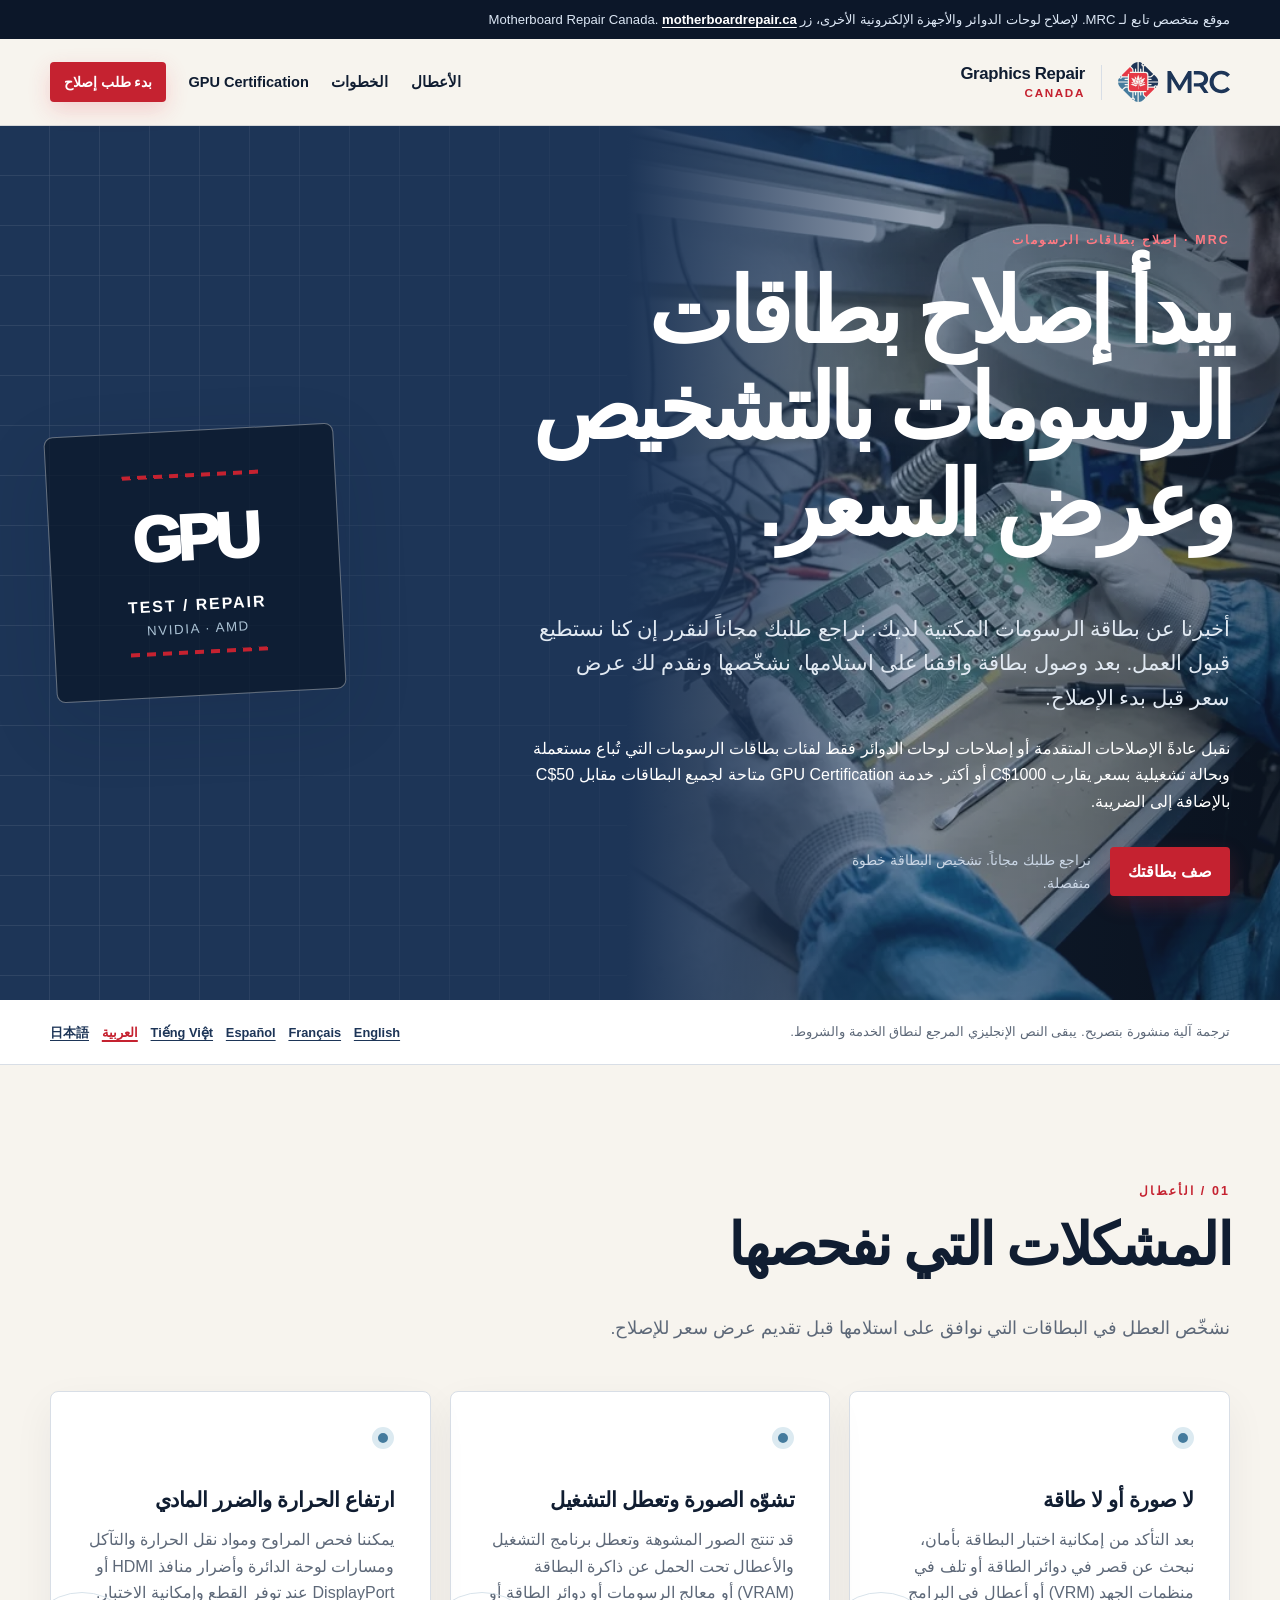
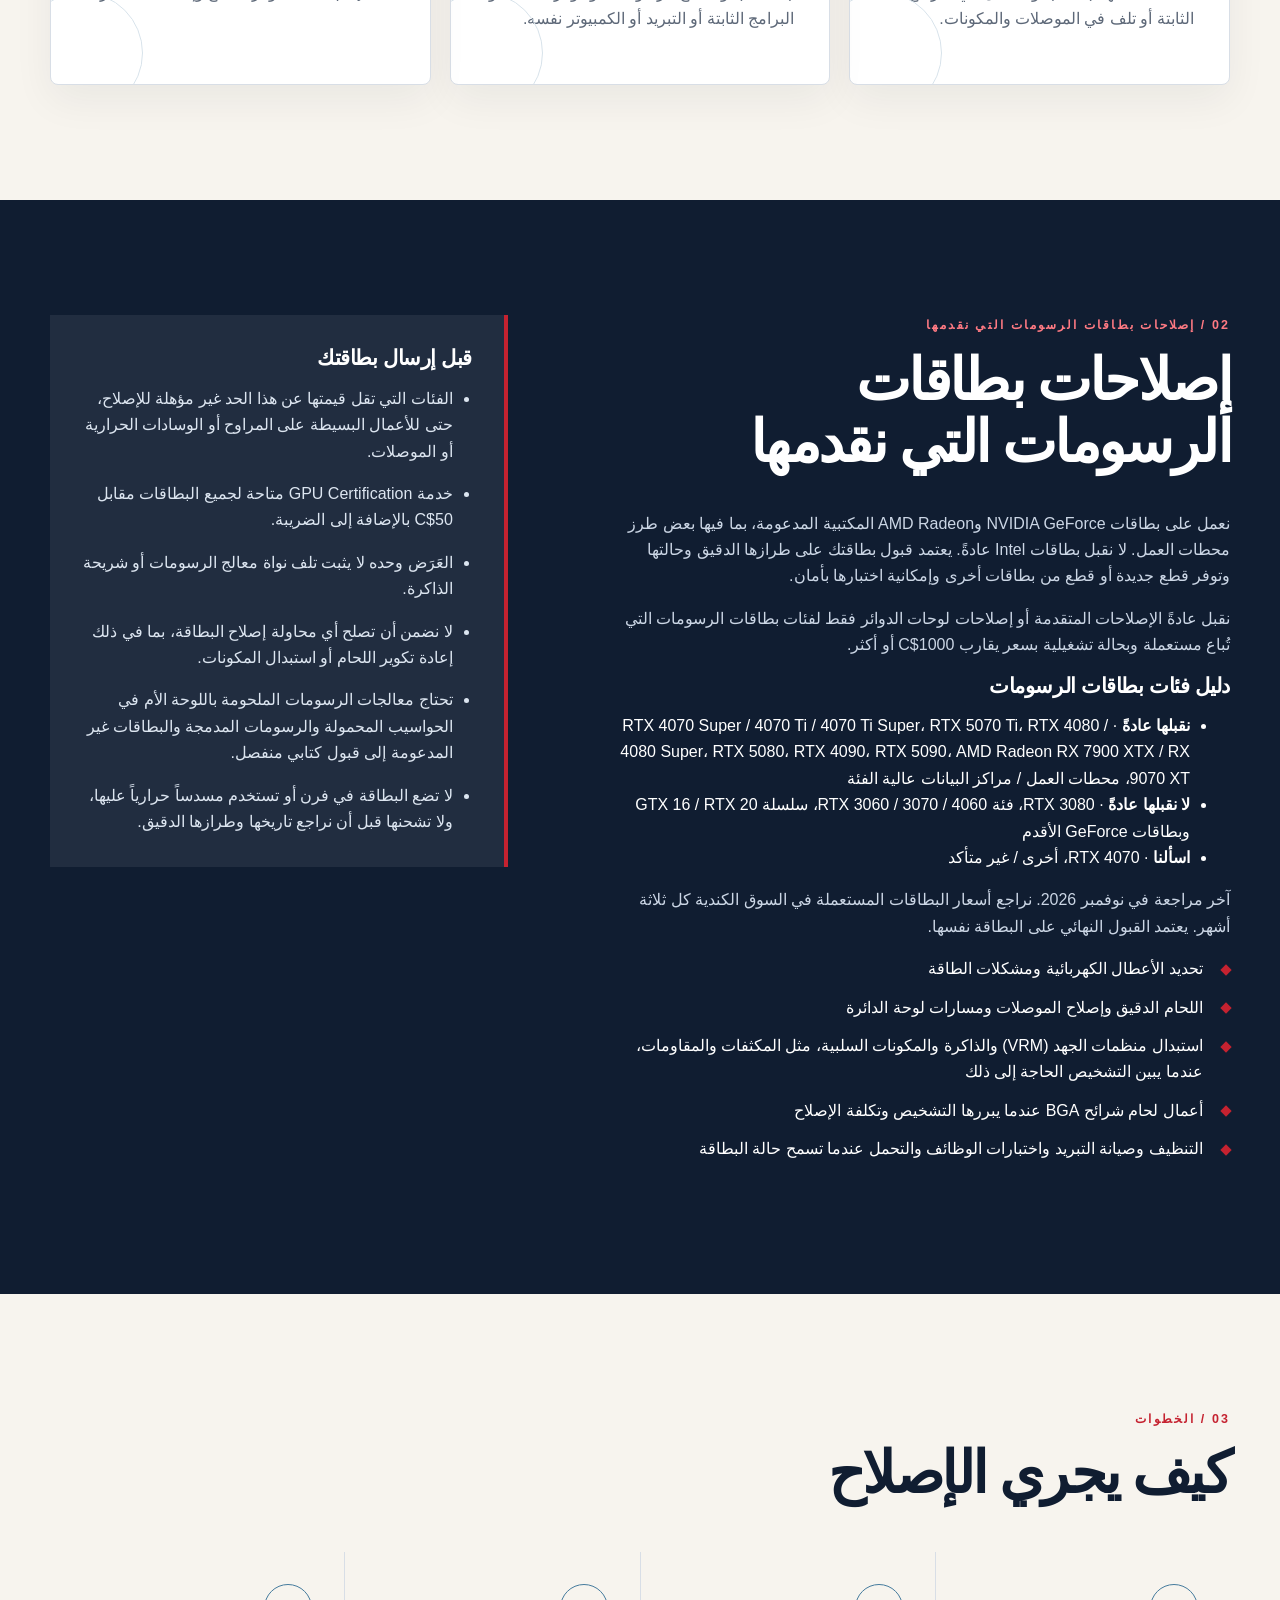
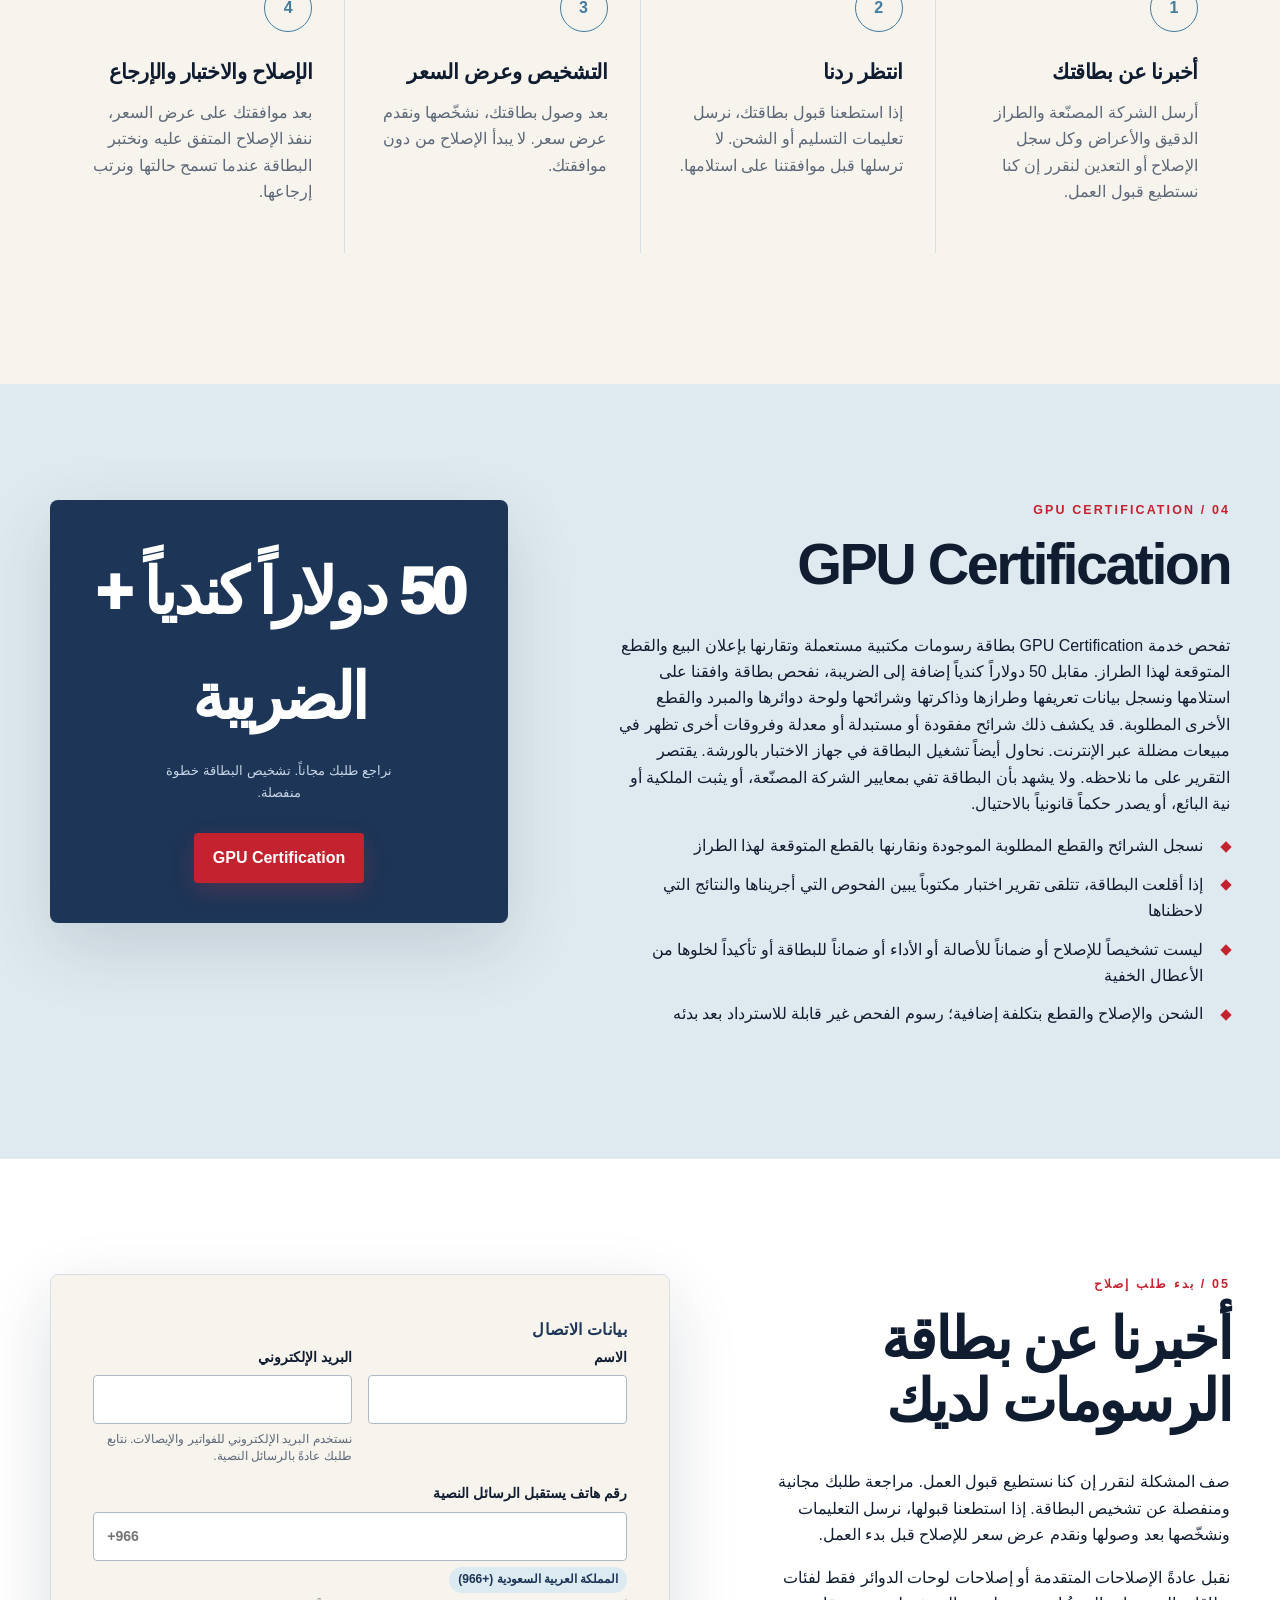
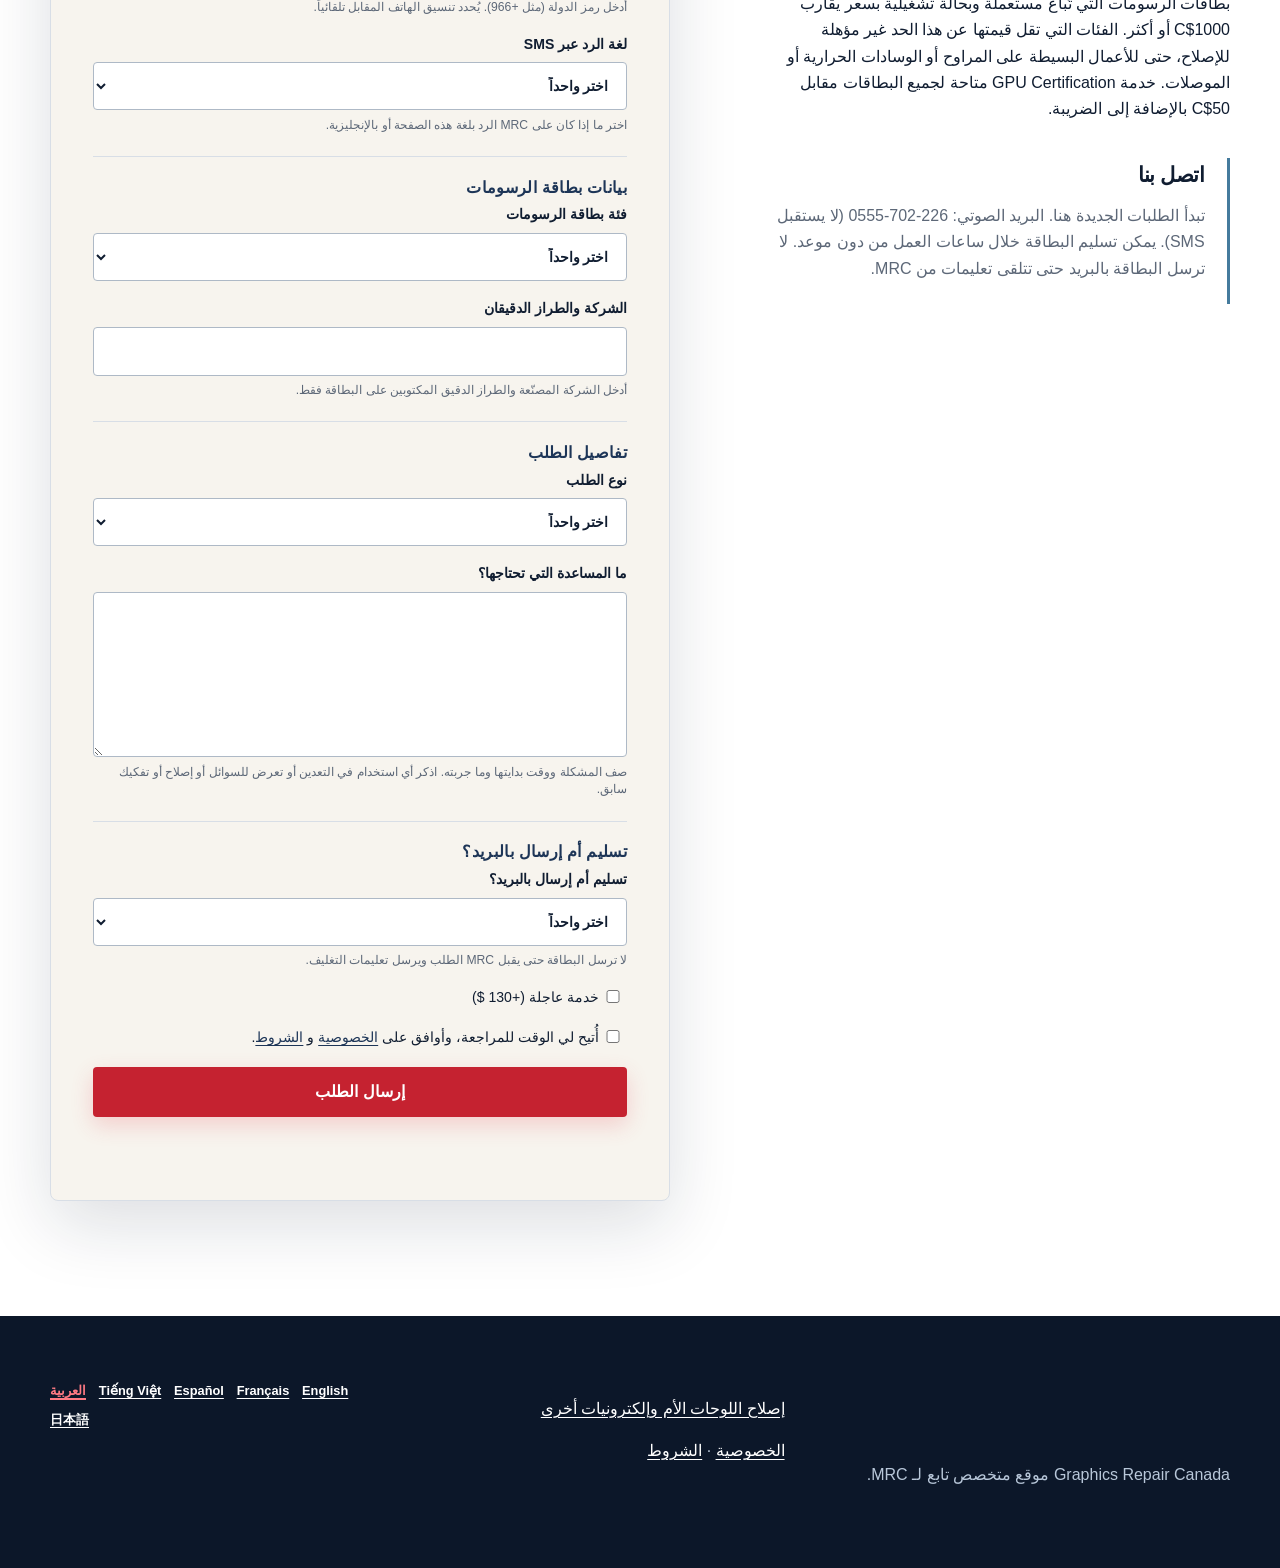
==== commit dc6b9436: "GraphicsRepair source 8a9bdd659ea38d040584a36afc2316f877f32b51" ====
--- a/ar/index.html
+++ b/ar/index.html
@@ -22,8 +22,8 @@
   <link rel="icon" href="../assets/favicon.svg" type="image/svg+xml">
   <script type="application/ld+json">{"@context":"https://schema.org","@graph":[{"@type":"Organization","@id":"https://graphicsrepair.ca/#organization","name":"Graphics Repair Canada","alternateName":"MRC","url":"https://graphicsrepair.ca/","telephone":"+1-226-702-0555","logo":"https://graphicsrepair.ca/assets/mrc-logo.svg","sameAs":["https://motherboardrepair.ca/"]},{"@type":"Service","@id":"https://graphicsrepair.ca/ar/#service","name":"إصلاح بطاقات الرسومات ووحدات GPU في كندا | MRC","description":"تصلح MRC بطاقات الرسومات المكتبية ولوحات دوائرها، وتفحص البطاقات المستعملة. كندا سوقنا الرئيسي، ونراجع أيضاً طلبات الإصلاح بالبريد من خارج كندا.","provider":{"@id":"https://graphicsrepair.ca/#organization"},"areaServed":{"@type":"Country","name":"Canada"},"serviceType":"Board-level graphics card and GPU repair","offers":{"@type":"Offer","name":"GPU Certification","price":"50","priceCurrency":"CAD"}}]}</script>
   <script async src="/assets/notomo-loader.js" data-tracker-src="https://notomo.colinknapp.com/n.js" data-tracker-integrity="sha384-2pTtsurqO/Z0ssY0NXuxa4nndtscVtnZenYFchX4OvKlCMS+qy6YRRLFtiC2+ISo"></script>
-  <script src="/contact-embed/loader.js" defer></script>
-  <script src="/assets/site.js" defer></script>
+  <script src="/contact-embed/loader.js?v=30ee873d4bed" defer></script>
+  <script src="/assets/site.js?v=08a5240a2322" defer></script>
 </head>
 <body data-locale="ar" data-default-country="SA">
 
@@ -49,15 +49,16 @@
     <div class="hero-art" aria-hidden="true"><img src="../assets/gpu-repair-720.webp" srcset="../assets/gpu-repair-480.webp 480w, ../assets/gpu-repair-720.webp 720w" sizes="(max-width: 920px) 100vw, 51vw" width="720" height="720" alt="" fetchpriority="high" decoding="async"></div>
     <div class="shell hero-grid"><div class="hero-copy">
       <p class="eyebrow">MRC · إصلاح بطاقات الرسومات</p><h1>يبدأ إصلاح بطاقات الرسومات بالتشخيص وعرض السعر.</h1><p class="lede">أخبرنا عن بطاقة الرسومات المكتبية لديك. نراجع طلبك مجاناً لنقرر إن كنا نستطيع قبول العمل. بعد وصول بطاقة وافقنا على استلامها، نشخّصها ونقدم لك عرض سعر قبل بدء الإصلاح.</p>
+      <p>نقبل عادةً الإصلاحات المتقدمة أو إصلاحات لوحات الدوائر فقط لفئات بطاقات الرسومات التي تُباع مستعملة وبحالة تشغيلية بسعر يقارب C$1000 أو أكثر. خدمة GPU Certification متاحة لجميع البطاقات مقابل C$50 بالإضافة إلى الضريبة.</p>
       <div class="hero-actions"><a class="button" href="#contact">صف بطاقتك</a><span>نراجع طلبك مجاناً. تشخيص البطاقة خطوة منفصلة.</span></div>
     </div><div class="board-card" aria-hidden="true"><span>GPU</span><strong>TEST / REPAIR</strong><small>NVIDIA · AMD</small></div></div>
   </section>
   <div class="language-notice"><div class="shell"><span>ترجمة آلية منشورة بتصريح. يبقى النص الإنجليزي المرجع لنطاق الخدمة والشروط.</span><nav class="languages" aria-label="اختيار اللغة"><a href="/" lang="en-CA" data-language="en">English</a><a href="/fr/" lang="fr-CA" data-language="fr">Français</a><a href="/es/" lang="es-419" data-language="es">Español</a><a href="/vi/" lang="vi-VN" data-language="vi">Tiếng Việt</a><a href="/ar/" lang="ar" data-language="ar" aria-current="page">العربية</a><a href="/ja/" lang="ja-JP" data-language="ja">日本語</a></nav></div></div>
   <section class="section" id="faults"><div class="shell"><div class="section-heading"><p class="eyebrow">01 / الأعطال</p><h2>المشكلات التي نفحصها</h2><p>نشخّص العطل في البطاقات التي نوافق على استلامها قبل تقديم عرض سعر للإصلاح.</p></div><div class="fault-grid"><article class="fault-card"><span class="trace-dot" aria-hidden="true"></span><h3>لا صورة أو لا طاقة</h3><p>بعد التأكد من إمكانية اختبار البطاقة بأمان، نبحث عن قصر في دوائر الطاقة أو تلف في منظمات الجهد (VRM) أو أعطال في البرامج الثابتة أو تلف في الموصلات والمكونات.</p></article><article class="fault-card"><span class="trace-dot" aria-hidden="true"></span><h3>تشوّه الصورة وتعطل التشغيل</h3><p>قد تنتج الصور المشوهة وتعطل برنامج التشغيل والأعطال تحت الحمل عن ذاكرة البطاقة (VRAM) أو معالج الرسومات أو دوائر الطاقة أو البرامج الثابتة أو التبريد أو الكمبيوتر نفسه.</p></article><article class="fault-card"><span class="trace-dot" aria-hidden="true"></span><h3>ارتفاع الحرارة والضرر المادي</h3><p>يمكننا فحص المراوح ومواد نقل الحرارة والتآكل ومسارات لوحة الدائرة وأضرار منافذ HDMI أو DisplayPort عند توفر القطع وإمكانية الاختبار.</p></article></div></div></section>
-  <section class="section section-dark"><div class="shell split"><div><p class="eyebrow">02 / إصلاحات بطاقات الرسومات التي نقدمها</p><h2>إصلاحات بطاقات الرسومات التي نقدمها</h2><p>نعمل على بطاقات NVIDIA GeForce وAMD Radeon المكتبية المدعومة، بما فيها بعض طرز محطات العمل. لا نقبل بطاقات Intel عادةً. يعتمد قبول بطاقتك على طرازها الدقيق وحالتها وتوفر قطع جديدة أو قطع من بطاقات أخرى وإمكانية اختبارها بأمان.</p><ul class="check-list"><li>تحديد الأعطال الكهربائية ومشكلات الطاقة</li><li>اللحام الدقيق وإصلاح الموصلات ومسارات لوحة الدائرة</li><li>استبدال منظمات الجهد (VRM) والذاكرة والمكونات السلبية، مثل المكثفات والمقاومات، عندما يبين التشخيص الحاجة إلى ذلك</li><li>أعمال لحام شرائح BGA عندما يبررها التشخيص وتكلفة الإصلاح</li><li>التنظيف وصيانة التبريد واختبارات الوظائف والتحمل عندما تسمح حالة البطاقة</li></ul></div><div class="limit-card"><h3>قبل إرسال بطاقتك</h3><ul><li>العَرَض وحده لا يثبت تلف نواة معالج الرسومات أو شريحة الذاكرة.</li><li>لا نضمن أن تصلح أي محاولة إصلاح البطاقة، بما في ذلك إعادة تكوير اللحام أو استبدال المكونات.</li><li>تحتاج معالجات الرسومات الملحومة باللوحة الأم في الحواسيب المحمولة والرسومات المدمجة والبطاقات غير المدعومة إلى قبول كتابي منفصل.</li><li>لا تضع البطاقة في فرن أو تستخدم مسدساً حرارياً عليها، ولا تشحنها قبل أن نراجع تاريخها وطرازها الدقيق.</li></ul></div></div></section>
+  <section class="section section-dark"><div class="shell split"><div><p class="eyebrow">02 / إصلاحات بطاقات الرسومات التي نقدمها</p><h2>إصلاحات بطاقات الرسومات التي نقدمها</h2><p>نعمل على بطاقات NVIDIA GeForce وAMD Radeon المكتبية المدعومة، بما فيها بعض طرز محطات العمل. لا نقبل بطاقات Intel عادةً. يعتمد قبول بطاقتك على طرازها الدقيق وحالتها وتوفر قطع جديدة أو قطع من بطاقات أخرى وإمكانية اختبارها بأمان.</p><p>نقبل عادةً الإصلاحات المتقدمة أو إصلاحات لوحات الدوائر فقط لفئات بطاقات الرسومات التي تُباع مستعملة وبحالة تشغيلية بسعر يقارب C$1000 أو أكثر.</p><div id="gpu-family-guide"><h3>دليل فئات بطاقات الرسومات</h3><ul><li data-band="accept"><strong>نقبلها عادةً</strong> · RTX 4070 Super / 4070 Ti / 4070 Ti Super، RTX 5070 Ti، RTX 4080 / 4080 Super، RTX 5080، RTX 4090، RTX 5090، AMD Radeon RX 7900 XTX / RX 9070 XT، محطات العمل / مراكز البيانات عالية الفئة</li><li data-band="decline"><strong>لا نقبلها عادةً</strong> · RTX 3080، فئة RTX 3060 / 3070 / 4060، سلسلة GTX 16 / RTX 20 وبطاقات GeForce الأقدم</li><li data-band="review"><strong>اسألنا</strong> · RTX 4070، أخرى / غير متأكد</li></ul><p>آخر مراجعة في نوفمبر 2026. نراجع أسعار البطاقات المستعملة في السوق الكندية كل ثلاثة أشهر. يعتمد القبول النهائي على البطاقة نفسها.</p></div><ul class="check-list"><li>تحديد الأعطال الكهربائية ومشكلات الطاقة</li><li>اللحام الدقيق وإصلاح الموصلات ومسارات لوحة الدائرة</li><li>استبدال منظمات الجهد (VRM) والذاكرة والمكونات السلبية، مثل المكثفات والمقاومات، عندما يبين التشخيص الحاجة إلى ذلك</li><li>أعمال لحام شرائح BGA عندما يبررها التشخيص وتكلفة الإصلاح</li><li>التنظيف وصيانة التبريد واختبارات الوظائف والتحمل عندما تسمح حالة البطاقة</li></ul></div><div class="limit-card"><h3>قبل إرسال بطاقتك</h3><ul><li>الفئات التي تقل قيمتها عن هذا الحد غير مؤهلة للإصلاح، حتى للأعمال البسيطة على المراوح أو الوسادات الحرارية أو الموصلات.</li><li>خدمة GPU Certification متاحة لجميع البطاقات مقابل C$50 بالإضافة إلى الضريبة.</li><li>العَرَض وحده لا يثبت تلف نواة معالج الرسومات أو شريحة الذاكرة.</li><li>لا نضمن أن تصلح أي محاولة إصلاح البطاقة، بما في ذلك إعادة تكوير اللحام أو استبدال المكونات.</li><li>تحتاج معالجات الرسومات الملحومة باللوحة الأم في الحواسيب المحمولة والرسومات المدمجة والبطاقات غير المدعومة إلى قبول كتابي منفصل.</li><li>لا تضع البطاقة في فرن أو تستخدم مسدساً حرارياً عليها، ولا تشحنها قبل أن نراجع تاريخها وطرازها الدقيق.</li></ul></div></div></section>
   <section class="section" id="process"><div class="shell"><div class="section-heading"><p class="eyebrow">03 / الخطوات</p><h2>كيف يجري الإصلاح</h2></div><ol class="steps"><li><span>1</span><div><h3>أخبرنا عن بطاقتك</h3><p>أرسل الشركة المصنّعة والطراز الدقيق والأعراض وكل سجل الإصلاح أو التعدين لنقرر إن كنا نستطيع قبول العمل.</p></div></li><li><span>2</span><div><h3>انتظر ردنا</h3><p>إذا استطعنا قبول بطاقتك، نرسل تعليمات التسليم أو الشحن. لا ترسلها قبل موافقتنا على استلامها.</p></div></li><li><span>3</span><div><h3>التشخيص وعرض السعر</h3><p>بعد وصول بطاقتك، نشخّصها ونقدم عرض سعر. لا يبدأ الإصلاح من دون موافقتك.</p></div></li><li><span>4</span><div><h3>الإصلاح والاختبار والإرجاع</h3><p>بعد موافقتك على عرض السعر، ننفذ الإصلاح المتفق عليه ونختبر البطاقة عندما تسمح حالتها ونرتب إرجاعها.</p></div></li></ol></div></section>
   <section class="section verification" id="gpu-certification"><div class="shell split"><div><p class="eyebrow">04 / GPU Certification</p><h2>GPU Certification</h2><p>تفحص خدمة GPU Certification بطاقة رسومات مكتبية مستعملة وتقارنها بإعلان البيع والقطع المتوقعة لهذا الطراز. مقابل 50 دولاراً كندياً إضافة إلى الضريبة، نفحص بطاقة وافقنا على استلامها ونسجل بيانات تعريفها وطرازها وذاكرتها وشرائحها ولوحة دوائرها والمبرد والقطع الأخرى المطلوبة. قد يكشف ذلك شرائح مفقودة أو مستبدلة أو معدلة وفروقات أخرى تظهر في مبيعات مضللة عبر الإنترنت. نحاول أيضاً تشغيل البطاقة في جهاز الاختبار بالورشة. يقتصر التقرير على ما نلاحظه. ولا يشهد بأن البطاقة تفي بمعايير الشركة المصنّعة، أو يثبت الملكية أو نية البائع، أو يصدر حكماً قانونياً بالاحتيال.</p><ul class="check-list"><li>نسجل الشرائح والقطع المطلوبة الموجودة ونقارنها بالقطع المتوقعة لهذا الطراز</li><li>إذا أقلعت البطاقة، تتلقى تقرير اختبار مكتوباً يبين الفحوص التي أجريناها والنتائج التي لاحظناها</li><li>ليست تشخيصاً للإصلاح أو ضماناً للأصالة أو الأداء أو ضماناً للبطاقة أو تأكيداً لخلوها من الأعطال الخفية</li><li>الشحن والإصلاح والقطع بتكلفة إضافية؛ رسوم الفحص غير قابلة للاسترداد بعد بدئه</li></ul></div><div class="price-card"><span>50 دولاراً كندياً + الضريبة</span><small>نراجع طلبك مجاناً. تشخيص البطاقة خطوة منفصلة.</small><a class="button" href="#contact">GPU Certification</a></div></div></section>
-  <section class="section contact-section" id="contact"><div class="shell contact-grid"><div><p class="eyebrow">05 / بدء طلب إصلاح</p><h2>أخبرنا عن بطاقة الرسومات لديك</h2><p>صف المشكلة لنقرر إن كنا نستطيع قبول العمل. مراجعة طلبك مجانية ومنفصلة عن تشخيص البطاقة. إذا استطعنا قبولها، نرسل التعليمات ونشخّصها بعد وصولها ونقدم عرض سعر للإصلاح قبل بدء العمل.</p><div class="reply-card"><h3>اتصل بنا</h3><p>تبدأ الطلبات الجديدة هنا. البريد الصوتي: 226-702-0555 (لا يستقبل SMS). يمكن تسليم البطاقة خلال ساعات العمل من دون موعد. لا ترسل البطاقة بالبريد حتى تتلقى تعليمات من MRC.</p></div></div>
+  <section class="section contact-section" id="contact"><div class="shell contact-grid"><div><p class="eyebrow">05 / بدء طلب إصلاح</p><h2>أخبرنا عن بطاقة الرسومات لديك</h2><p>صف المشكلة لنقرر إن كنا نستطيع قبول العمل. مراجعة طلبك مجانية ومنفصلة عن تشخيص البطاقة. إذا استطعنا قبولها، نرسل التعليمات ونشخّصها بعد وصولها ونقدم عرض سعر للإصلاح قبل بدء العمل.</p><p>نقبل عادةً الإصلاحات المتقدمة أو إصلاحات لوحات الدوائر فقط لفئات بطاقات الرسومات التي تُباع مستعملة وبحالة تشغيلية بسعر يقارب C$1000 أو أكثر. الفئات التي تقل قيمتها عن هذا الحد غير مؤهلة للإصلاح، حتى للأعمال البسيطة على المراوح أو الوسادات الحرارية أو الموصلات. خدمة GPU Certification متاحة لجميع البطاقات مقابل C$50 بالإضافة إلى الضريبة.</p><div class="reply-card"><h3>اتصل بنا</h3><p>تبدأ الطلبات الجديدة هنا. البريد الصوتي: 226-702-0555 (لا يستقبل SMS). يمكن تسليم البطاقة خلال ساعات العمل من دون موعد. لا ترسل البطاقة بالبريد حتى تتلقى تعليمات من MRC.</p></div></div>
     <form id="repair-form" class="repair-form" novalidate data-sending="جارٍ الإرسال…" data-success="تم إرسال الطلب." data-error="تعذر الإرسال. راجع الحقول وحاول مجدداً.">
       <input type="hidden" name="form_id" value="graphics_card_repair_quote"><input type="hidden" name="start_time" value="">
       <fieldset><legend>بيانات الاتصال</legend>
@@ -66,10 +67,12 @@
         <label>لغة الرد عبر SMS<select name="english_support_preference" required aria-describedby="reply-language-hint"><option value="">اختر واحداً</option><option value="no">الرد بالعربية</option><option value="yes">الرد بالإنجليزية</option></select><small id="reply-language-hint" class="form-hint">اختر ما إذا كان على MRC الرد بلغة هذه الصفحة أو بالإنجليزية.</small></label>
       </fieldset>
       <fieldset><legend>بيانات بطاقة الرسومات</legend>
+        <label>فئة بطاقة الرسومات<select name="gpu_family" required><option value="">اختر واحداً</option><option value="rtx-4070-super" data-band="accept">RTX 4070 Super / 4070 Ti / 4070 Ti Super</option><option value="rtx-5070-ti" data-band="accept">RTX 5070 Ti</option><option value="rtx-4080" data-band="accept">RTX 4080 / 4080 Super</option><option value="rtx-5080" data-band="accept">RTX 5080</option><option value="rtx-4090" data-band="accept">RTX 4090</option><option value="rtx-5090" data-band="accept">RTX 5090</option><option value="radeon-high-end" data-band="accept">AMD Radeon RX 7900 XTX / RX 9070 XT</option><option value="workstation-datacenter" data-band="accept">محطات العمل / مراكز البيانات عالية الفئة</option><option value="rtx-3080" data-band="decline">RTX 3080</option><option value="rtx-3060-3070-4060" data-band="decline">فئة RTX 3060 / 3070 / 4060</option><option value="legacy-geforce" data-band="decline">سلسلة GTX 16 / RTX 20 وبطاقات GeForce الأقدم</option><option value="rtx-4070" data-band="review">RTX 4070</option><option value="other" data-band="review">أخرى / غير متأكد</option></select></label>
         <label>الشركة والطراز الدقيقان<input name="model" type="text" maxlength="160" required aria-describedby="model-hint"><small id="model-hint" class="form-hint">أدخل الشركة المصنّعة والطراز الدقيق المكتوبين على البطاقة فقط.</small></label>
       </fieldset>
       <fieldset><legend>تفاصيل الطلب</legend>
         <label>نوع الطلب<select name="request_type" required><option value="">اختر واحداً</option><option value="repair">طلب إصلاح</option><option value="verification">GPU Certification (50 CAD + الضريبة)</option></select></label>
+        <p id="repair-decline" role="status" tabindex="-1" hidden>القيمة المعتادة لهذه الفئة في سوق البطاقات المستعملة أقل من حدّنا البالغ C$1000 للإصلاحات المتقدمة. لا تزال خدمة GPU Certification متاحة. للإصلاح، يمكنك ترك رسالة صوتية للاستفسار عن خيارات أخرى أو تجربة ورشة أخرى.</p>
         <label>ما المساعدة التي تحتاجها؟<textarea name="message" rows="6" minlength="20" maxlength="900" required aria-describedby="request-hint"></textarea><small id="request-hint" class="form-hint">صف المشكلة ووقت بدايتها وما جربته. اذكر أي استخدام في التعدين أو تعرض للسوائل أو إصلاح أو تفكيك سابق.</small></label>
       </fieldset>
       <fieldset><legend>تسليم أم إرسال بالبريد؟</legend>
--- a/assets/style.css
+++ b/assets/style.css
@@ -125,6 +125,7 @@
 .form-status { min-height: 1.5rem; margin: 0; font-weight: 800; }
 .form-status.success { color: #167044; }
 .form-status.error { color: #b11725; }
+#repair-decline { margin: 0; color: #b11725; }
 
 .legal { padding-block: 6rem 8rem; background: white; }
 .legal-copy { max-width: 850px; }
